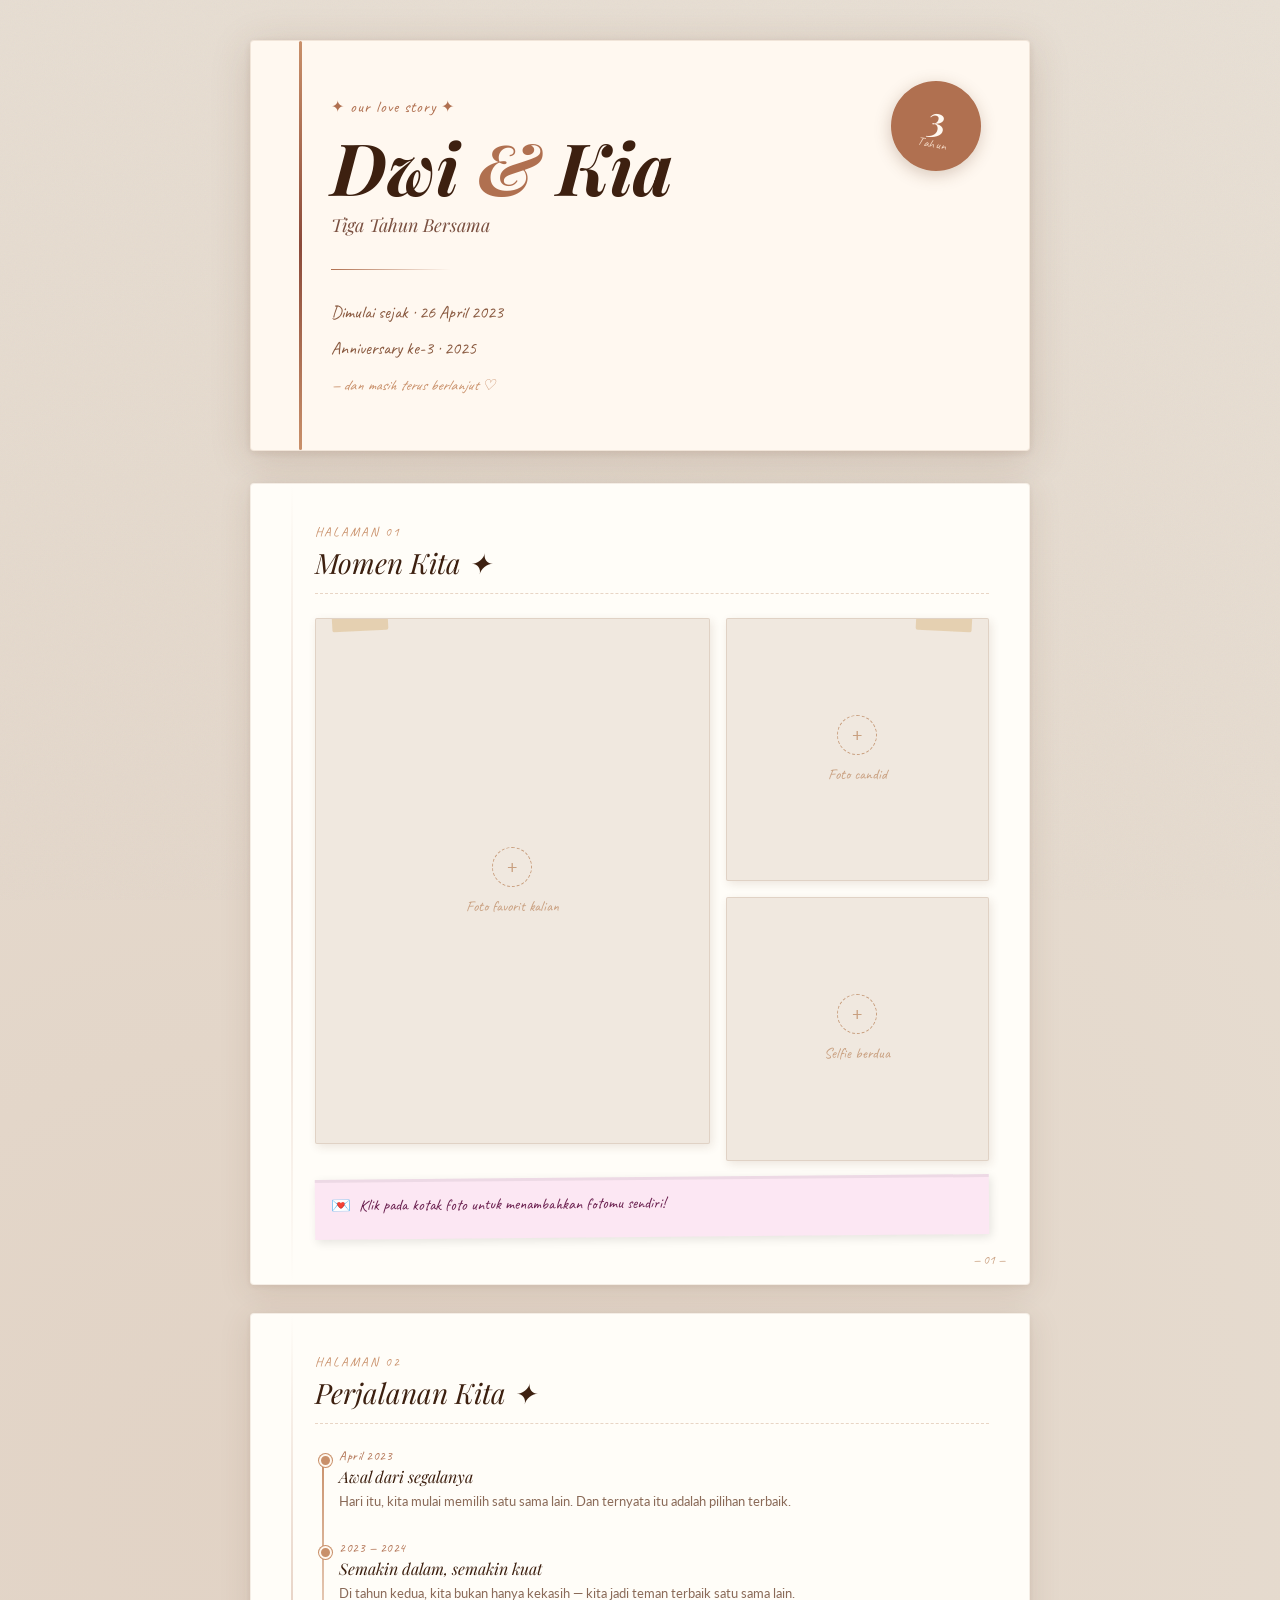
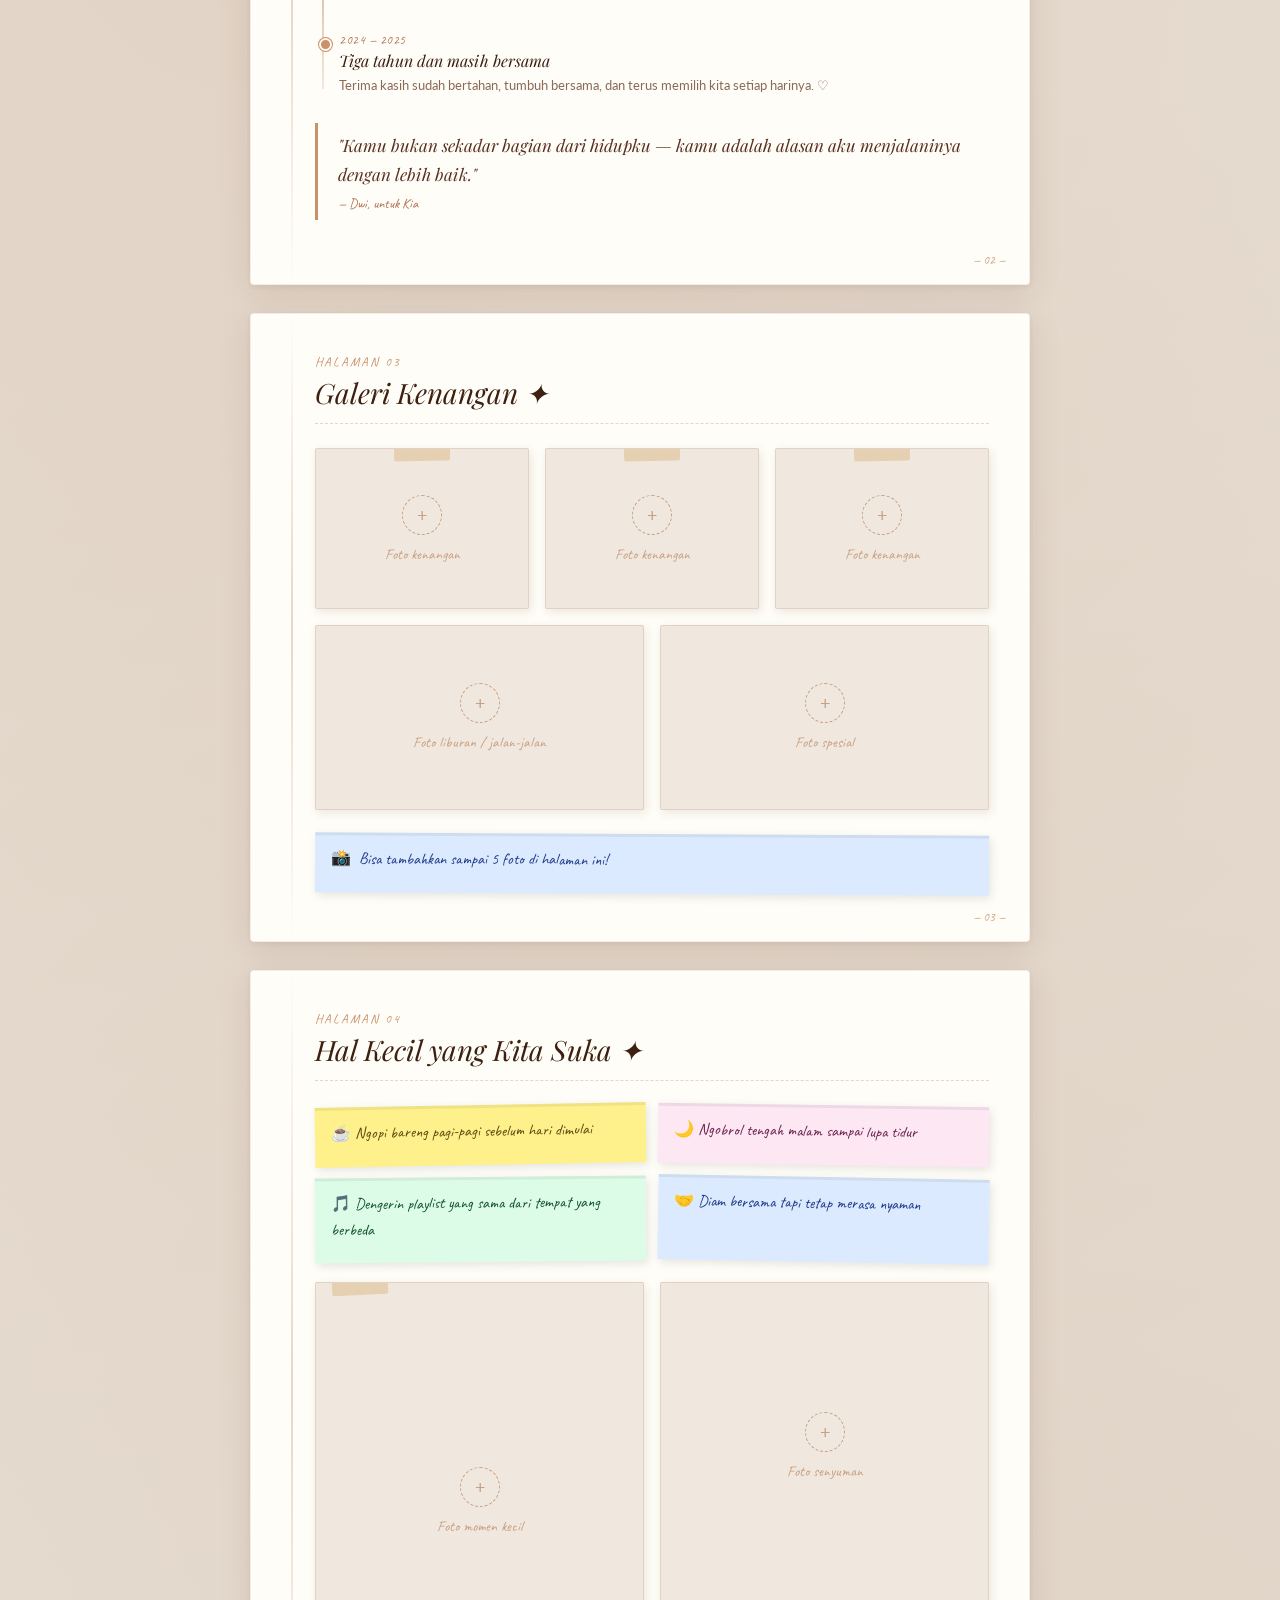
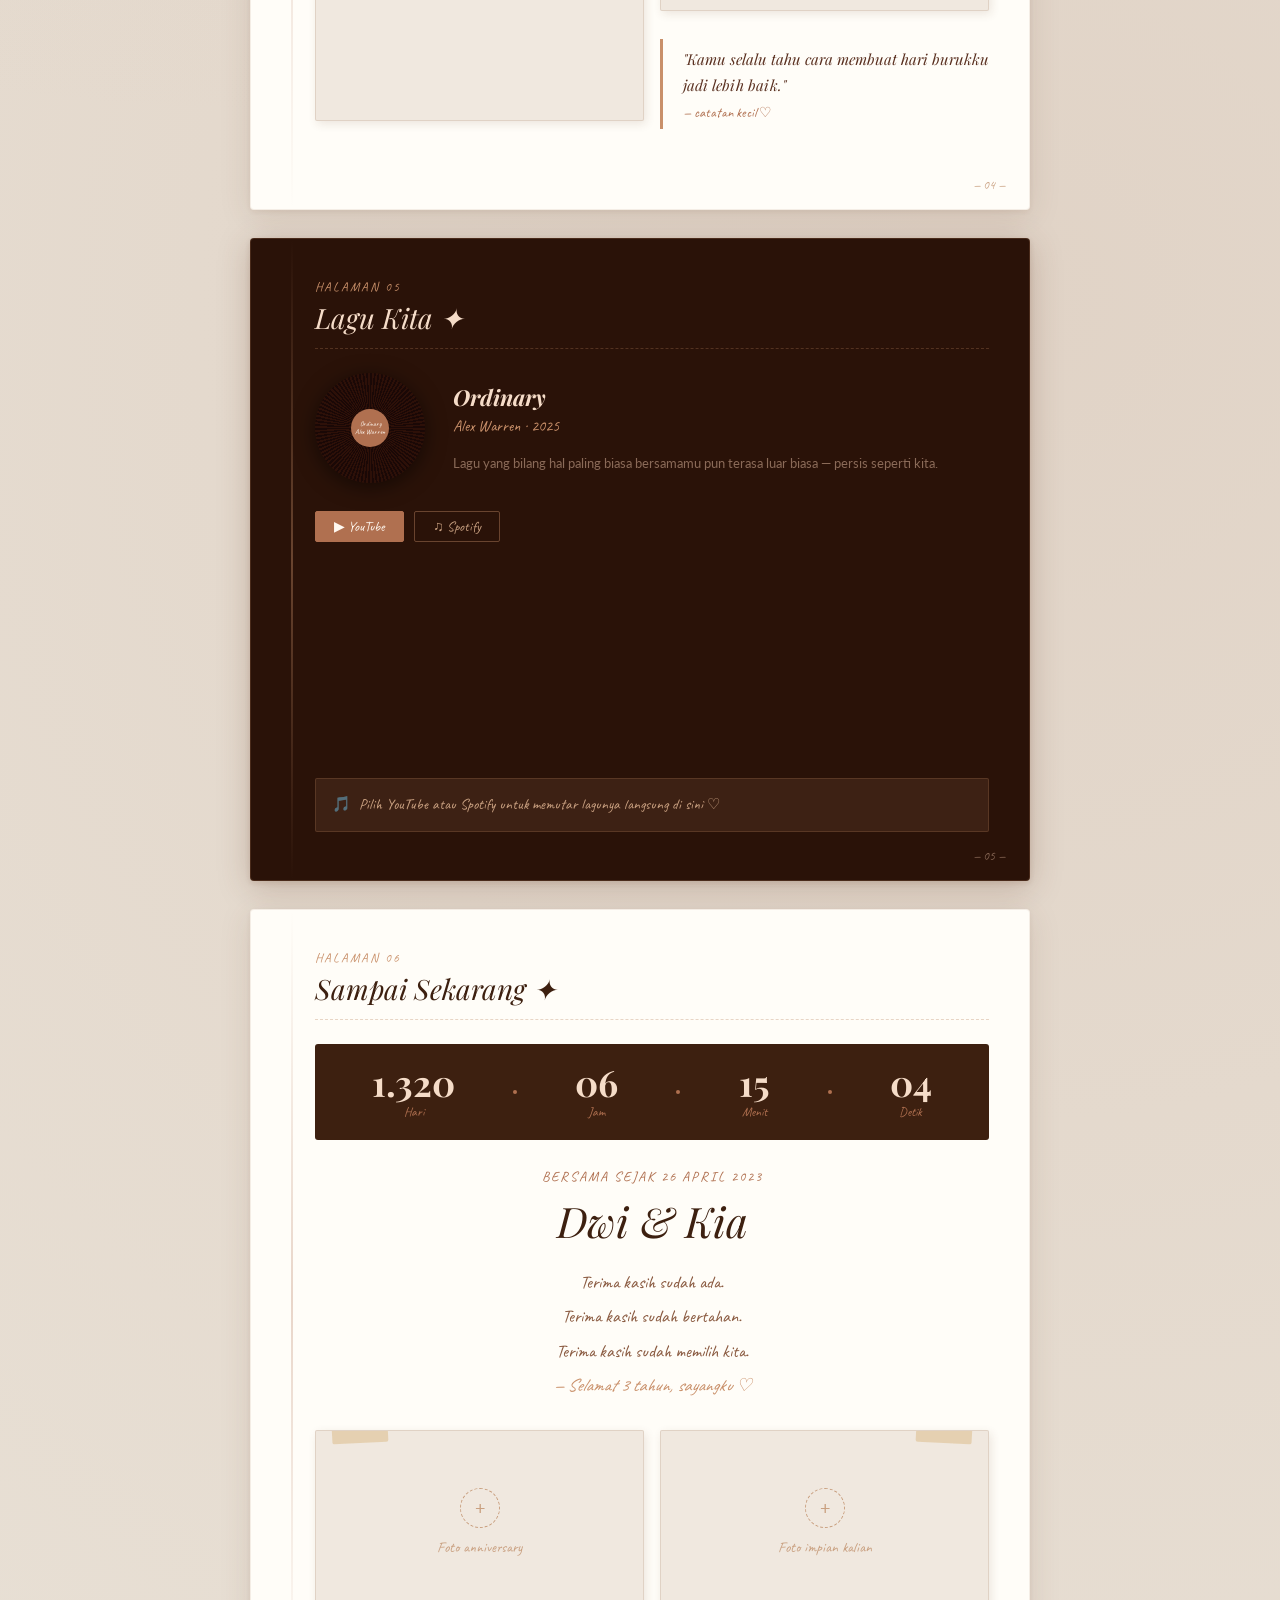
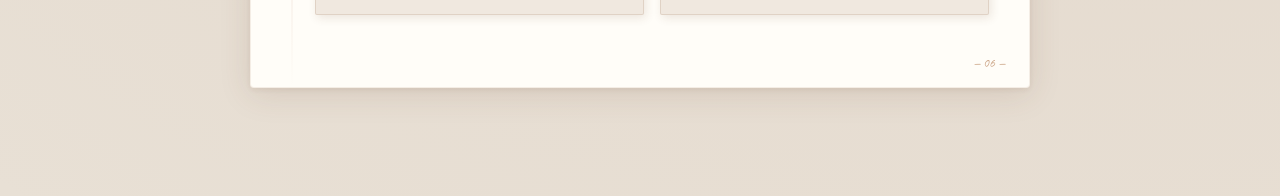
==== index.html @ 7d70e06f "Add files via upload" ====
<!DOCTYPE html>
<html lang="id">
<head>
<meta charset="UTF-8">
<meta name="viewport" content="width=device-width, initial-scale=1.0">
<title>Dwi & Kia — 3 Tahun Bersama ♡</title>
<style>
  @import url('https://fonts.googleapis.com/css2?family=Playfair+Display:ital,wght@0,400;0,700;1,400;1,700&family=Caveat:wght@400;600;700&family=Lato:wght@300;400&display=swap');

  * { margin: 0; padding: 0; box-sizing: border-box; }

  body {
    background: #e8e0d5;
    background-image:
      radial-gradient(circle at 20% 30%, rgba(210,180,160,0.3) 0%, transparent 50%),
      radial-gradient(circle at 80% 70%, rgba(195,160,140,0.2) 0%, transparent 50%);
    font-family: 'Lato', sans-serif;
    min-height: 100vh;
    padding: 40px 16px 80px;
  }

  body::before {
    content: '';
    position: fixed;
    inset: 0;
    background-image: url("data:image/svg+xml,%3Csvg xmlns='http://www.w3.org/2000/svg' width='300' height='300'%3E%3Cfilter id='n'%3E%3CfeTurbulence type='fractalNoise' baseFrequency='0.9' numOctaves='4' stitchTiles='stitch'/%3E%3C/filter%3E%3Crect width='300' height='300' filter='url(%23n)' opacity='0.04'/%3E%3C/svg%3E");
    pointer-events: none;
    z-index: 0;
  }

  .book { max-width: 780px; margin: 0 auto; position: relative; z-index: 1; }

  /* ── COVER ── */
  .cover {
    background: #fff8f0;
    border-radius: 4px;
    padding: 56px 48px 48px;
    box-shadow: 0 8px 40px rgba(100,60,40,0.18), 0 2px 8px rgba(100,60,40,0.1);
    margin-bottom: 32px;
    position: relative;
    border: 1px solid rgba(160,120,90,0.15);
  }
  .cover::before {
    content: '';
    position: absolute;
    left: 48px; top: 0; bottom: 0;
    width: 3px;
    background: linear-gradient(to bottom, #c9906a, #8b4a3a, #c9906a);
    border-radius: 2px;
  }
  .cover-inner { padding-left: 32px; }
  .cover-tag { font-family: 'Caveat', cursive; font-size: 16px; color: #b07050; letter-spacing: 1px; margin-bottom: 12px; }
  .cover-title { font-family: 'Playfair Display', serif; font-size: clamp(42px, 8vw, 72px); font-style: italic; font-weight: 700; color: #3d2010; line-height: 1.05; margin-bottom: 8px; }
  .cover-title span { color: #b07050; }
  .cover-sub { font-family: 'Playfair Display', serif; font-size: 18px; font-style: italic; color: #7a5040; margin-bottom: 32px; }
  .cover-divider { width: 120px; height: 1.5px; background: linear-gradient(to right, #b07050, transparent); margin-bottom: 24px; }
  .cover-meta { font-family: 'Caveat', cursive; font-size: 18px; color: #8a5a40; line-height: 2; }

  .badge {
    position: absolute; top: 40px; right: 48px;
    width: 90px; height: 90px; border-radius: 50%;
    background: #b07050;
    display: flex; flex-direction: column; align-items: center; justify-content: center;
    box-shadow: 0 4px 16px rgba(100,60,30,0.25);
    transform: rotate(12deg);
  }
  .badge-num { font-family: 'Playfair Display', serif; font-size: 36px; font-weight: 700; color: #fff8f0; line-height: 1; }
  .badge-label { font-family: 'Caveat', cursive; font-size: 12px; color: #f5dcc8; letter-spacing: 1px; }

  /* ── PAGE ── */
  .page {
    background: #fffdf8;
    border-radius: 4px;
    padding: 40px 40px 48px;
    box-shadow: 0 6px 32px rgba(100,60,40,0.13), 0 2px 6px rgba(100,60,40,0.08);
    margin-bottom: 28px;
    position: relative;
    border: 1px solid rgba(160,120,90,0.12);
  }
  .page::before {
    content: '';
    position: absolute;
    left: 40px; top: 0; bottom: 0;
    width: 2px;
    background: linear-gradient(to bottom, transparent, rgba(180,120,90,0.3), transparent);
  }
  .page-inner { padding-left: 24px; }
  .section-num { font-family: 'Caveat', cursive; font-size: 13px; color: #c9906a; letter-spacing: 2px; text-transform: uppercase; margin-bottom: 4px; }
  .section-title { font-family: 'Playfair Display', serif; font-size: 28px; font-style: italic; color: #3d2010; margin-bottom: 24px; padding-bottom: 12px; border-bottom: 1px dashed rgba(180,120,80,0.3); }
  .page-num { position: absolute; bottom: 16px; right: 24px; font-family: 'Caveat', cursive; font-size: 13px; color: #c9a080; }

  /* ── PHOTO ── */
  .photo-grid { display: grid; gap: 16px; margin-bottom: 24px; }
  .photo-grid.col-2 { grid-template-columns: 1fr 1fr; }
  .photo-grid.col-3 { grid-template-columns: 1fr 1fr 1fr; }
  .photo-grid.col-1-2 { grid-template-columns: 1.2fr 0.8fr; }

  .photo-slot {
    position: relative; background: #f0e8df;
    border: 1px solid rgba(160,120,90,0.2); border-radius: 2px;
    overflow: hidden; cursor: pointer;
    transition: transform 0.2s ease, box-shadow 0.2s ease;
    box-shadow: 2px 3px 10px rgba(100,60,30,0.12);
  }
  .photo-slot:hover { transform: translateY(-2px) rotate(0.3deg); box-shadow: 4px 8px 20px rgba(100,60,30,0.2); }
  .photo-slot.tall { aspect-ratio: 3/4; }
  .photo-slot.square { aspect-ratio: 1/1; }
  .photo-slot.wide { aspect-ratio: 4/3; }
  .photo-slot.landscape { aspect-ratio: 16/9; }

  .photo-slot img { width: 100%; height: 100%; object-fit: cover; display: block; }

  .photo-slot .placeholder {
    width: 100%; height: 100%;
    display: flex; flex-direction: column; align-items: center; justify-content: center;
    gap: 10px; min-height: 160px;
  }
  .placeholder-icon {
    width: 40px; height: 40px;
    border: 1.5px dashed #c9a080; border-radius: 50%;
    display: flex; align-items: center; justify-content: center;
    color: #c9a080; font-size: 18px;
  }
  .placeholder-text { font-family: 'Caveat', cursive; font-size: 15px; color: #c9a080; text-align: center; padding: 0 12px; }

  .photo-caption {
    position: absolute; bottom: 0; left: 0; right: 0;
    background: linear-gradient(transparent, rgba(40,20,10,0.5));
    padding: 20px 10px 8px;
    font-family: 'Caveat', cursive; font-size: 14px; color: #fff8f0;
    display: none;
  }
  .photo-slot img ~ .photo-caption { display: block; }

  input[type=file] { display: none; }

  /* ── TAPE ── */
  .tape { position: absolute; width: 56px; height: 18px; background: rgba(220,190,140,0.55); border-radius: 2px; z-index: 2; }
  .tape.top-left { top: -6px; left: 16px; transform: rotate(-3deg); }
  .tape.top-right { top: -6px; right: 16px; transform: rotate(3deg); }
  .tape.top-center { top: -6px; left: 50%; transform: translateX(-50%) rotate(-1deg); }

  /* ── STICKY NOTE ── */
  .note {
    background: #fef08a; padding: 14px 16px 20px;
    font-family: 'Caveat', cursive; font-size: 16px; color: #5a4a10;
    line-height: 1.6; box-shadow: 2px 3px 10px rgba(0,0,0,0.1); position: relative;
  }
  .note::before { content: ''; position: absolute; top: 0; left: 0; right: 0; height: 3px; background: rgba(0,0,0,0.06); }
  .note.pink { background: #fce7f3; color: #6b2150; }
  .note.blue { background: #dbeafe; color: #1e3a8a; }
  .note.green { background: #dcfce7; color: #14532d; }

  /* ── TIMELINE ── */
  .timeline { position: relative; padding-left: 24px; }
  .timeline::before { content: ''; position: absolute; left: 7px; top: 6px; bottom: 6px; width: 1.5px; background: linear-gradient(to bottom, #c9906a, rgba(201,144,106,0.2)); }
  .timeline-item { position: relative; margin-bottom: 28px; }
  .timeline-item::before { content: ''; position: absolute; left: -20px; top: 6px; width: 9px; height: 9px; border-radius: 50%; background: #c9906a; border: 2px solid #fff8f0; box-shadow: 0 0 0 1px #c9906a; }
  .timeline-date { font-family: 'Caveat', cursive; font-size: 13px; color: #b07050; margin-bottom: 2px; letter-spacing: 0.5px; }
  .timeline-event { font-family: 'Playfair Display', serif; font-size: 16px; font-style: italic; color: #3d2010; margin-bottom: 4px; }
  .timeline-desc { font-size: 13px; color: #8a6a58; line-height: 1.6; }

  /* ── COUNTER ── */
  .counter-strip { background: #3d2010; border-radius: 3px; padding: 20px 28px; display: flex; justify-content: space-around; align-items: center; margin-top: 8px; }
  .counter-item { text-align: center; }
  .counter-num { font-family: 'Playfair Display', serif; font-size: 36px; color: #f5dcc8; font-weight: 700; line-height: 1; }
  .counter-label { font-family: 'Caveat', cursive; font-size: 13px; color: #b07050; margin-top: 4px; }
  .counter-dot { width: 4px; height: 4px; border-radius: 50%; background: #b07050; }

  /* ── QUOTE ── */
  .quote-block { border-left: 3px solid #c9906a; padding: 8px 0 8px 20px; margin: 16px 0; }
  .quote-text { font-family: 'Playfair Display', serif; font-size: 17px; font-style: italic; color: #5a3020; line-height: 1.7; }
  .quote-author { font-family: 'Caveat', cursive; font-size: 14px; color: #b07050; margin-top: 6px; }

  /* ── MUSIC PAGE ── */
  .music-page {
    background: #2a1208;
    border-radius: 4px;
    padding: 40px 40px 48px;
    box-shadow: 0 6px 32px rgba(100,60,40,0.25), 0 2px 6px rgba(100,60,40,0.15);
    margin-bottom: 28px;
    position: relative;
    border: 1px solid rgba(201,144,106,0.2);
  }
  .music-page::before { content: ''; position: absolute; left: 40px; top: 0; bottom: 0; width: 2px; background: linear-gradient(to bottom, transparent, rgba(201,144,106,0.4), transparent); }
  .music-inner { padding-left: 24px; }
  .music-section-num { font-family: 'Caveat', cursive; font-size: 13px; color: #c9906a; letter-spacing: 2px; text-transform: uppercase; margin-bottom: 4px; }
  .music-section-title { font-family: 'Playfair Display', serif; font-size: 28px; font-style: italic; color: #f5dcc8; margin-bottom: 24px; padding-bottom: 12px; border-bottom: 1px dashed rgba(201,144,106,0.25); }

  .vinyl-row { display: flex; align-items: center; gap: 28px; margin-bottom: 28px; }
  .vinyl-wrap { flex-shrink: 0; width: 110px; height: 110px; position: relative; }

  .vinyl {
    width: 110px; height: 110px; border-radius: 50%;
    background:
      radial-gradient(circle at 50% 50%, #fff8f0 0%, #fff8f0 12%, transparent 12%),
      repeating-conic-gradient(from 0deg, #1a0806 0deg 2deg, #2d1008 2deg 4deg);
    display: flex; align-items: center; justify-content: center;
    box-shadow: 0 4px 20px rgba(0,0,0,0.5);
  }

  .vinyl-label {
    position: absolute; top: 50%; left: 50%;
    transform: translate(-50%, -50%);
    width: 38px; height: 38px; border-radius: 50%;
    background: #b07050;
    display: flex; flex-direction: column; align-items: center; justify-content: center;
    text-align: center; pointer-events: none;
  }
  .vinyl-label-title { font-family: 'Caveat', cursive; font-size: 7px; color: #fff8f0; line-height: 1.2; }

  .song-info { flex: 1; }
  .song-name { font-family: 'Playfair Display', serif; font-size: 22px; font-style: italic; font-weight: 700; color: #f5dcc8; margin-bottom: 4px; }
  .song-artist { font-family: 'Caveat', cursive; font-size: 16px; color: #c9906a; margin-bottom: 16px; }
  .song-desc { font-family: 'Lato', sans-serif; font-size: 13px; color: #8a6a58; line-height: 1.7; }

  .embed-toggle { display: flex; gap: 10px; margin-bottom: 16px; }
  .embed-btn {
    font-family: 'Caveat', cursive; font-size: 14px;
    padding: 6px 18px;
    border: 1px solid rgba(201,144,106,0.4);
    background: transparent; color: #c9a080; border-radius: 2px;
    cursor: pointer; transition: all 0.2s;
  }
  .embed-btn.active, .embed-btn:hover { background: #b07050; color: #fff8f0; border-color: #b07050; }

  .embed-container { width: 100%; border-radius: 4px; overflow: hidden; display: none; }
  .embed-container.show { display: block; }
  .embed-container iframe { width: 100%; border: none; display: block; }

  .note-dark {
    background: rgba(201,144,106,0.12);
    border: 1px solid rgba(201,144,106,0.2);
    padding: 14px 16px;
    font-family: 'Caveat', cursive; font-size: 15px; color: #c9a080;
    line-height: 1.6; border-radius: 2px;
  }

  /* ── RESPONSIVE ── */
  @media (max-width: 540px) {
    .cover, .page, .music-page { padding: 32px 24px 40px; }
    .cover::before, .page::before, .music-page::before { left: 24px; }
    .cover-inner, .page-inner, .music-inner { padding-left: 16px; }
    .photo-grid.col-3 { grid-template-columns: 1fr 1fr; }
    .photo-grid.col-1-2 { grid-template-columns: 1fr; }
    .badge { top: 24px; right: 24px; width: 72px; height: 72px; }
    .badge-num { font-size: 28px; }
    .counter-strip { padding: 16px 12px; gap: 4px; }
    .counter-num { font-size: 28px; }
    .vinyl-row { flex-direction: column; align-items: flex-start; }
  }
</style>
</head>
<body>

<div class="book">

  <!-- ══ COVER ══ -->
  <div class="cover">
    <div class="badge">
      <div class="badge-num">3</div>
      <div class="badge-label">Tahun</div>
    </div>
    <div class="cover-inner">
      <div class="cover-tag">✦ our love story ✦</div>
      <div class="cover-title">Dwi <span>&</span> Kia</div>
      <div class="cover-sub">Tiga Tahun Bersama</div>
      <div class="cover-divider"></div>
      <div class="cover-meta">
        Dimulai sejak · 26 April 2023<br>
        Anniversary ke-3 · 2025<br>
        <em style="font-size:15px; color:#c9906a;">— dan masih terus berlanjut ♡</em>
      </div>
    </div>
  </div>

  <!-- ══ HALAMAN 01 — Momen Kita ══ -->
  <div class="page">
    <div class="page-inner">
      <div class="section-num">Halaman 01</div>
      <div class="section-title">Momen Kita ✦</div>

      <div class="photo-grid col-1-2" style="margin-bottom:16px;">
        <div class="photo-slot tall" onclick="triggerUpload(this)">
          <div class="tape top-left"></div>
          <div class="placeholder">
            <div class="placeholder-icon">+</div>
            <div class="placeholder-text">Foto favorit kalian</div>
          </div>
          <div class="photo-caption">Foto utama kita ♡</div>
          <input type="file" accept="image/*" onchange="loadPhoto(this)">
        </div>
        <div style="display:flex; flex-direction:column; gap:16px;">
          <div class="photo-slot square" onclick="triggerUpload(this)">
            <div class="tape top-right"></div>
            <div class="placeholder">
              <div class="placeholder-icon">+</div>
              <div class="placeholder-text">Foto candid</div>
            </div>
            <div class="photo-caption">Momen spontan ♡</div>
            <input type="file" accept="image/*" onchange="loadPhoto(this)">
          </div>
          <div class="photo-slot square" onclick="triggerUpload(this)">
            <div class="placeholder">
              <div class="placeholder-icon">+</div>
              <div class="placeholder-text">Selfie berdua</div>
            </div>
            <div class="photo-caption">Selfie kita ♡</div>
            <input type="file" accept="image/*" onchange="loadPhoto(this)">
          </div>
        </div>
      </div>

      <div class="note pink" style="transform: rotate(-0.5deg);">
        💌 &nbsp;Klik pada kotak foto untuk menambahkan fotomu sendiri!
      </div>
    </div>
    <div class="page-num">— 01 —</div>
  </div>

  <!-- ══ HALAMAN 02 — Perjalanan Kita ══ -->
  <div class="page">
    <div class="page-inner">
      <div class="section-num">Halaman 02</div>
      <div class="section-title">Perjalanan Kita ✦</div>

      <div class="timeline">
        <div class="timeline-item">
          <div class="timeline-date">April 2023</div>
          <div class="timeline-event">Awal dari segalanya</div>
          <div class="timeline-desc">Hari itu, kita mulai memilih satu sama lain. Dan ternyata itu adalah pilihan terbaik.</div>
        </div>
        <div class="timeline-item">
          <div class="timeline-date">2023 — 2024</div>
          <div class="timeline-event">Semakin dalam, semakin kuat</div>
          <div class="timeline-desc">Di tahun kedua, kita bukan hanya kekasih — kita jadi teman terbaik satu sama lain.</div>
        </div>
        <div class="timeline-item">
          <div class="timeline-date">2024 — 2025</div>
          <div class="timeline-event">Tiga tahun dan masih bersama</div>
          <div class="timeline-desc">Terima kasih sudah bertahan, tumbuh bersama, dan terus memilih kita setiap harinya. ♡</div>
        </div>
      </div>

      <div class="quote-block">
        <div class="quote-text">"Kamu bukan sekadar bagian dari hidupku — kamu adalah alasan aku menjalaninya dengan lebih baik."</div>
        <div class="quote-author">— Dwi, untuk Kia</div>
      </div>
    </div>
    <div class="page-num">— 02 —</div>
  </div>

  <!-- ══ HALAMAN 03 — Galeri Kenangan ══ -->
  <div class="page">
    <div class="page-inner">
      <div class="section-num">Halaman 03</div>
      <div class="section-title">Galeri Kenangan ✦</div>

      <div class="photo-grid col-3" style="margin-bottom:16px;">
        <div class="photo-slot wide" onclick="triggerUpload(this)">
          <div class="tape top-center"></div>
          <div class="placeholder"><div class="placeholder-icon">+</div><div class="placeholder-text">Foto kenangan</div></div>
          <div class="photo-caption">Kenangan ♡</div>
          <input type="file" accept="image/*" onchange="loadPhoto(this)">
        </div>
        <div class="photo-slot wide" onclick="triggerUpload(this)">
          <div class="tape top-center"></div>
          <div class="placeholder"><div class="placeholder-icon">+</div><div class="placeholder-text">Foto kenangan</div></div>
          <div class="photo-caption">Kenangan ♡</div>
          <input type="file" accept="image/*" onchange="loadPhoto(this)">
        </div>
        <div class="photo-slot wide" onclick="triggerUpload(this)">
          <div class="tape top-center"></div>
          <div class="placeholder"><div class="placeholder-icon">+</div><div class="placeholder-text">Foto kenangan</div></div>
          <div class="photo-caption">Kenangan ♡</div>
          <input type="file" accept="image/*" onchange="loadPhoto(this)">
        </div>
      </div>

      <div class="photo-grid col-2">
        <div class="photo-slot landscape" onclick="triggerUpload(this)">
          <div class="placeholder"><div class="placeholder-icon">+</div><div class="placeholder-text">Foto liburan / jalan-jalan</div></div>
          <div class="photo-caption">Petualangan kita ♡</div>
          <input type="file" accept="image/*" onchange="loadPhoto(this)">
        </div>
        <div class="photo-slot landscape" onclick="triggerUpload(this)">
          <div class="placeholder"><div class="placeholder-icon">+</div><div class="placeholder-text">Foto spesial</div></div>
          <div class="photo-caption">Momen spesial ♡</div>
          <input type="file" accept="image/*" onchange="loadPhoto(this)">
        </div>
      </div>

      <div class="note blue" style="margin-top:16px; transform: rotate(0.3deg);">
        📸 &nbsp;Bisa tambahkan sampai 5 foto di halaman ini!
      </div>
    </div>
    <div class="page-num">— 03 —</div>
  </div>

  <!-- ══ HALAMAN 04 — Hal Kecil yang Kita Suka ══ -->
  <div class="page">
    <div class="page-inner">
      <div class="section-num">Halaman 04</div>
      <div class="section-title">Hal Kecil yang Kita Suka ✦</div>

      <div style="display:grid; grid-template-columns:1fr 1fr; gap:12px; margin-bottom:20px;">
        <div class="note" style="transform:rotate(-1deg);">☕ Ngopi bareng pagi-pagi sebelum hari dimulai</div>
        <div class="note pink" style="transform:rotate(0.8deg);">🌙 Ngobrol tengah malam sampai lupa tidur</div>
        <div class="note green" style="transform:rotate(-0.5deg);">🎵 Dengerin playlist yang sama dari tempat yang berbeda</div>
        <div class="note blue" style="transform:rotate(1deg);">🤝 Diam bersama tapi tetap merasa nyaman</div>
      </div>

      <div class="photo-grid col-2" style="margin-bottom:16px;">
        <div class="photo-slot tall" onclick="triggerUpload(this)">
          <div class="tape top-left"></div>
          <div class="placeholder"><div class="placeholder-icon">+</div><div class="placeholder-text">Foto momen kecil</div></div>
          <div class="photo-caption">Momen kecil ♡</div>
          <input type="file" accept="image/*" onchange="loadPhoto(this)">
        </div>
        <div style="display:flex; flex-direction:column; gap:12px;">
          <div class="photo-slot square" onclick="triggerUpload(this)">
            <div class="placeholder"><div class="placeholder-icon">+</div><div class="placeholder-text">Foto senyuman</div></div>
            <div class="photo-caption">Senyumanmu ♡</div>
            <input type="file" accept="image/*" onchange="loadPhoto(this)">
          </div>
          <div class="quote-block">
            <div class="quote-text" style="font-size:15px;">"Kamu selalu tahu cara membuat hari burukku jadi lebih baik."</div>
            <div class="quote-author">— catatan kecil ♡</div>
          </div>
        </div>
      </div>
    </div>
    <div class="page-num">— 04 —</div>
  </div>

  <!-- ══ HALAMAN 05 — Lagu Kita ══ -->
  <div class="music-page">
    <div class="music-inner">
      <div class="music-section-num">Halaman 05</div>
      <div class="music-section-title">Lagu Kita ✦</div>

      <div class="vinyl-row">
        <div class="vinyl-wrap">
          <div class="vinyl" id="vinyl">
            <div class="vinyl-label">
              <div class="vinyl-label-title">Ordinary<br>Alex Warren</div>
            </div>
          </div>
        </div>
        <div class="song-info">
          <div class="song-name">Ordinary</div>
          <div class="song-artist">Alex Warren · 2025</div>
          <div class="song-desc">Lagu yang bilang hal paling biasa bersamamu pun terasa luar biasa — persis seperti kita.</div>
        </div>
      </div>

      <div class="embed-toggle">
        <button class="embed-btn active" onclick="showEmbed('youtube', this)">▶ YouTube</button>
        <button class="embed-btn" onclick="showEmbed('spotify', this)">♫ Spotify</button>
      </div>

      <div class="embed-container show" id="embed-youtube">
        <iframe src="https://www.youtube.com/embed/u2ah9tWTkmk" height="200"
          allow="accelerometer; autoplay; clipboard-write; encrypted-media; gyroscope; picture-in-picture"
          allowfullscreen></iframe>
      </div>

      <div class="embed-container" id="embed-spotify">
        <iframe src="https://open.spotify.com/embed/track/6qqrTXSdwiJaq8SO0X2lSe?utm_source=generator&theme=0"
          height="152"
          allow="autoplay; clipboard-write; encrypted-media; fullscreen; picture-in-picture"
          loading="lazy"></iframe>
      </div>

      <div class="note-dark" style="margin-top:20px;">
        🎵 &nbsp;Pilih YouTube atau Spotify untuk memutar lagunya langsung di sini ♡
      </div>
    </div>
    <div class="page-num" style="color:#8a6a58;">— 05 —</div>
  </div>

  <!-- ══ HALAMAN 06 — Counter + Penutup ══ -->
  <div class="page">
    <div class="page-inner">
      <div class="section-num">Halaman 06</div>
      <div class="section-title">Sampai Sekarang ✦</div>

      <div class="counter-strip">
        <div class="counter-item">
          <div class="counter-num" id="cnt-days">0</div>
          <div class="counter-label">Hari</div>
        </div>
        <div class="counter-dot"></div>
        <div class="counter-item">
          <div class="counter-num" id="cnt-hours">0</div>
          <div class="counter-label">Jam</div>
        </div>
        <div class="counter-dot"></div>
        <div class="counter-item">
          <div class="counter-num" id="cnt-min">0</div>
          <div class="counter-label">Menit</div>
        </div>
        <div class="counter-dot"></div>
        <div class="counter-item">
          <div class="counter-num" id="cnt-sec">0</div>
          <div class="counter-label">Detik</div>
        </div>
      </div>

      <div style="margin-top: 28px; text-align:center;">
        <div style="font-family:'Caveat',cursive; font-size:14px; color:#b07050; letter-spacing:2px; margin-bottom:8px;">
          BERSAMA SEJAK 26 APRIL 2023
        </div>
        <div style="font-family:'Playfair Display',serif; font-size:clamp(26px,5vw,42px); font-style:italic; color:#3d2010; margin-bottom:16px;">
          Dwi & Kia
        </div>
        <div style="font-family:'Caveat',cursive; font-size:18px; color:#8a5a40; line-height:1.9; max-width:480px; margin:0 auto;">
          Terima kasih sudah ada.<br>
          Terima kasih sudah bertahan.<br>
          Terima kasih sudah memilih kita.<br>
          <em style="color:#c9906a;">— Selamat 3 tahun, sayangku ♡</em>
        </div>
      </div>

      <div class="photo-grid col-2" style="margin-top:28px;">
        <div class="photo-slot landscape" onclick="triggerUpload(this)">
          <div class="tape top-left"></div>
          <div class="placeholder"><div class="placeholder-icon">+</div><div class="placeholder-text">Foto anniversary</div></div>
          <div class="photo-caption">Anniversary ke-3 ♡</div>
          <input type="file" accept="image/*" onchange="loadPhoto(this)">
        </div>
        <div class="photo-slot landscape" onclick="triggerUpload(this)">
          <div class="tape top-right"></div>
          <div class="placeholder"><div class="placeholder-icon">+</div><div class="placeholder-text">Foto impian kalian</div></div>
          <div class="photo-caption">Masa depan kita ♡</div>
          <input type="file" accept="image/*" onchange="loadPhoto(this)">
        </div>
      </div>
    </div>
    <div class="page-num">— 06 —</div>
  </div>

</div>

<script>
  // Klik slot foto → buka file picker
  function triggerUpload(slot) {
    slot.querySelector('input[type=file]').click();
  }

  // Load foto dari file picker ke slot
  function loadPhoto(input) {
    const slot = input.closest('.photo-slot');
    const file = input.files[0];
    if (!file) return;
    const url = URL.createObjectURL(file);
    let img = slot.querySelector('img');
    if (!img) {
      img = document.createElement('img');
      slot.querySelector('.placeholder').replaceWith(img);
    }
    img.src = url;
  }

  // Toggle embed YouTube / Spotify
  function showEmbed(type, btn) {
    document.getElementById('embed-youtube').classList.remove('show');
    document.getElementById('embed-spotify').classList.remove('show');
    document.getElementById('embed-' + type).classList.add('show');
    document.querySelectorAll('.embed-btn').forEach(b => b.classList.remove('active'));
    btn.classList.add('active');
  }

  // Counter waktu bersama — ubah tanggal di sini jika perlu
  const start = new Date('2023-04-26T00:00:00');
  function updateCounter() {
    const diff = Math.floor((new Date() - start) / 1000);
    document.getElementById('cnt-days').textContent  = Math.floor(diff / 86400).toLocaleString('id');
    document.getElementById('cnt-hours').textContent = String(Math.floor((diff % 86400) / 3600)).padStart(2, '0');
    document.getElementById('cnt-min').textContent   = String(Math.floor((diff % 3600) / 60)).padStart(2, '0');
    document.getElementById('cnt-sec').textContent   = String(diff % 60).padStart(2, '0');
  }
  updateCounter();
  setInterval(updateCounter, 1000);
</script>

</body>
</html>
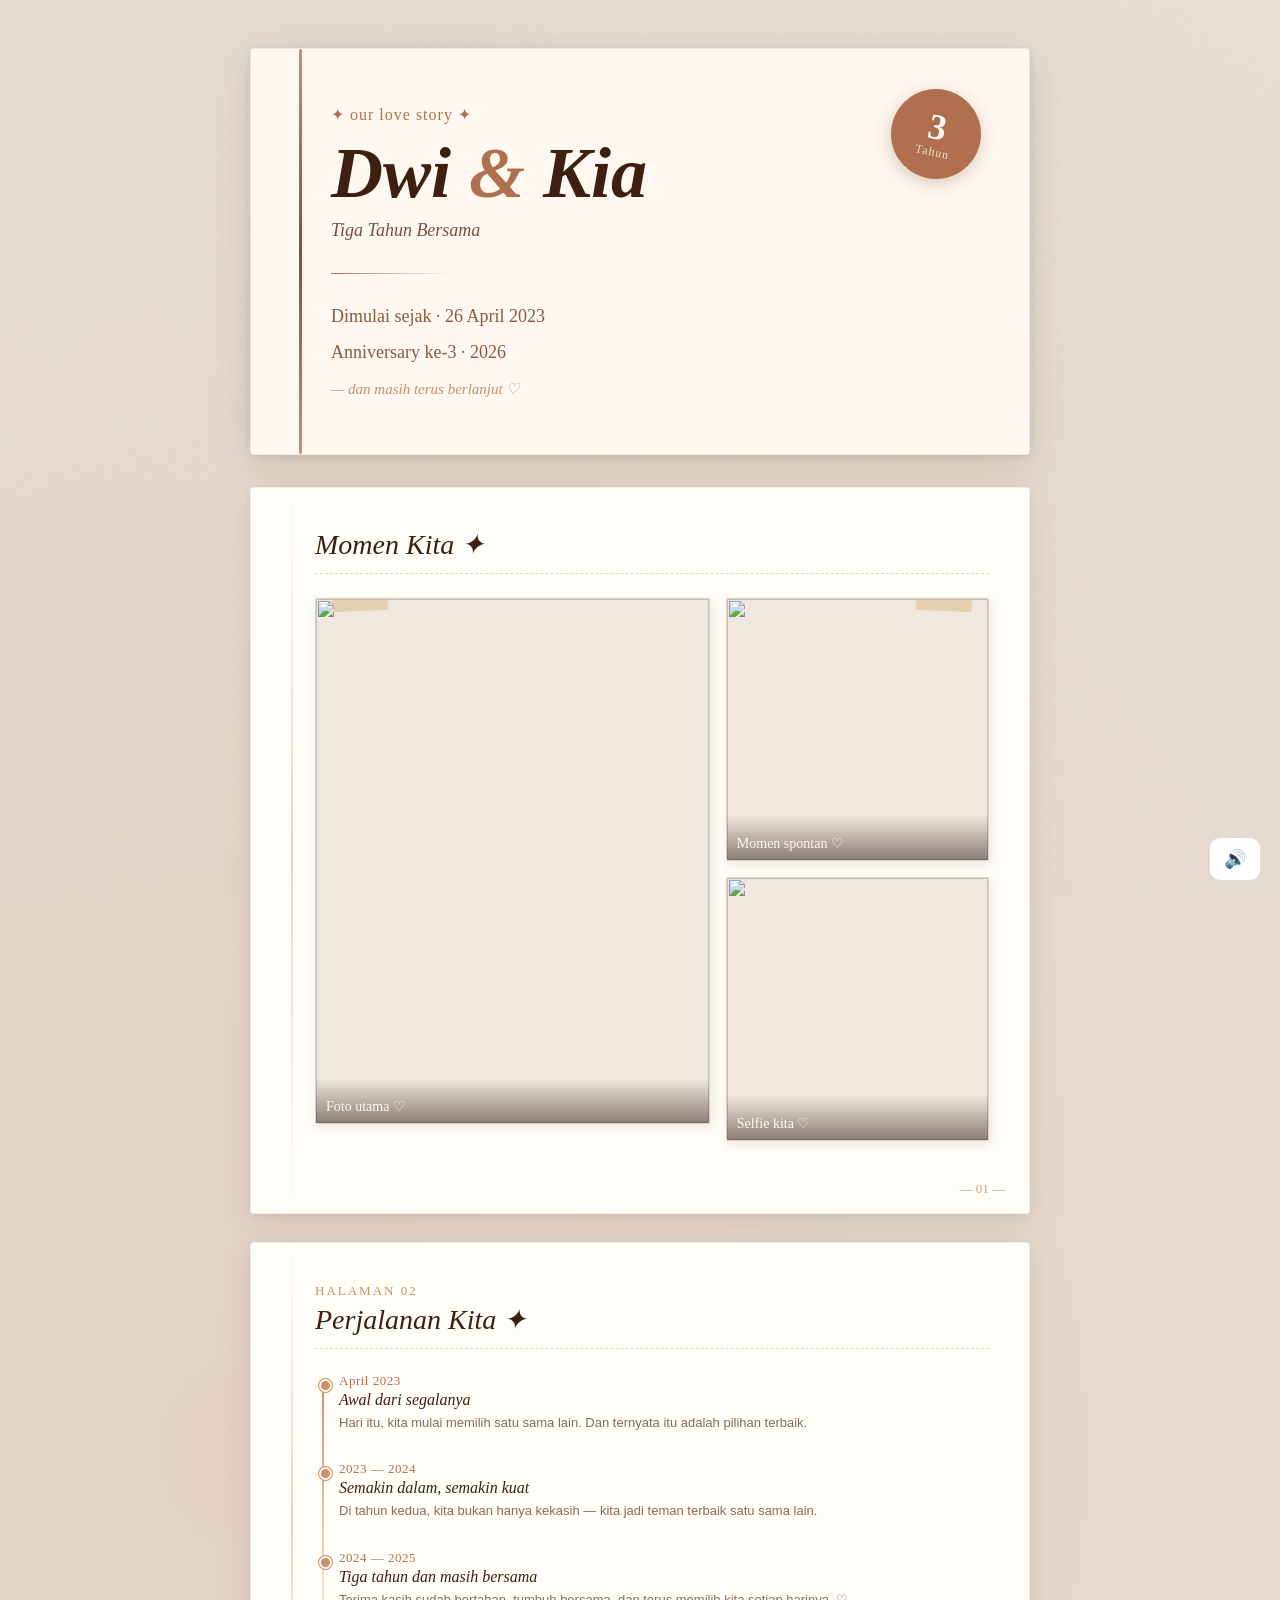
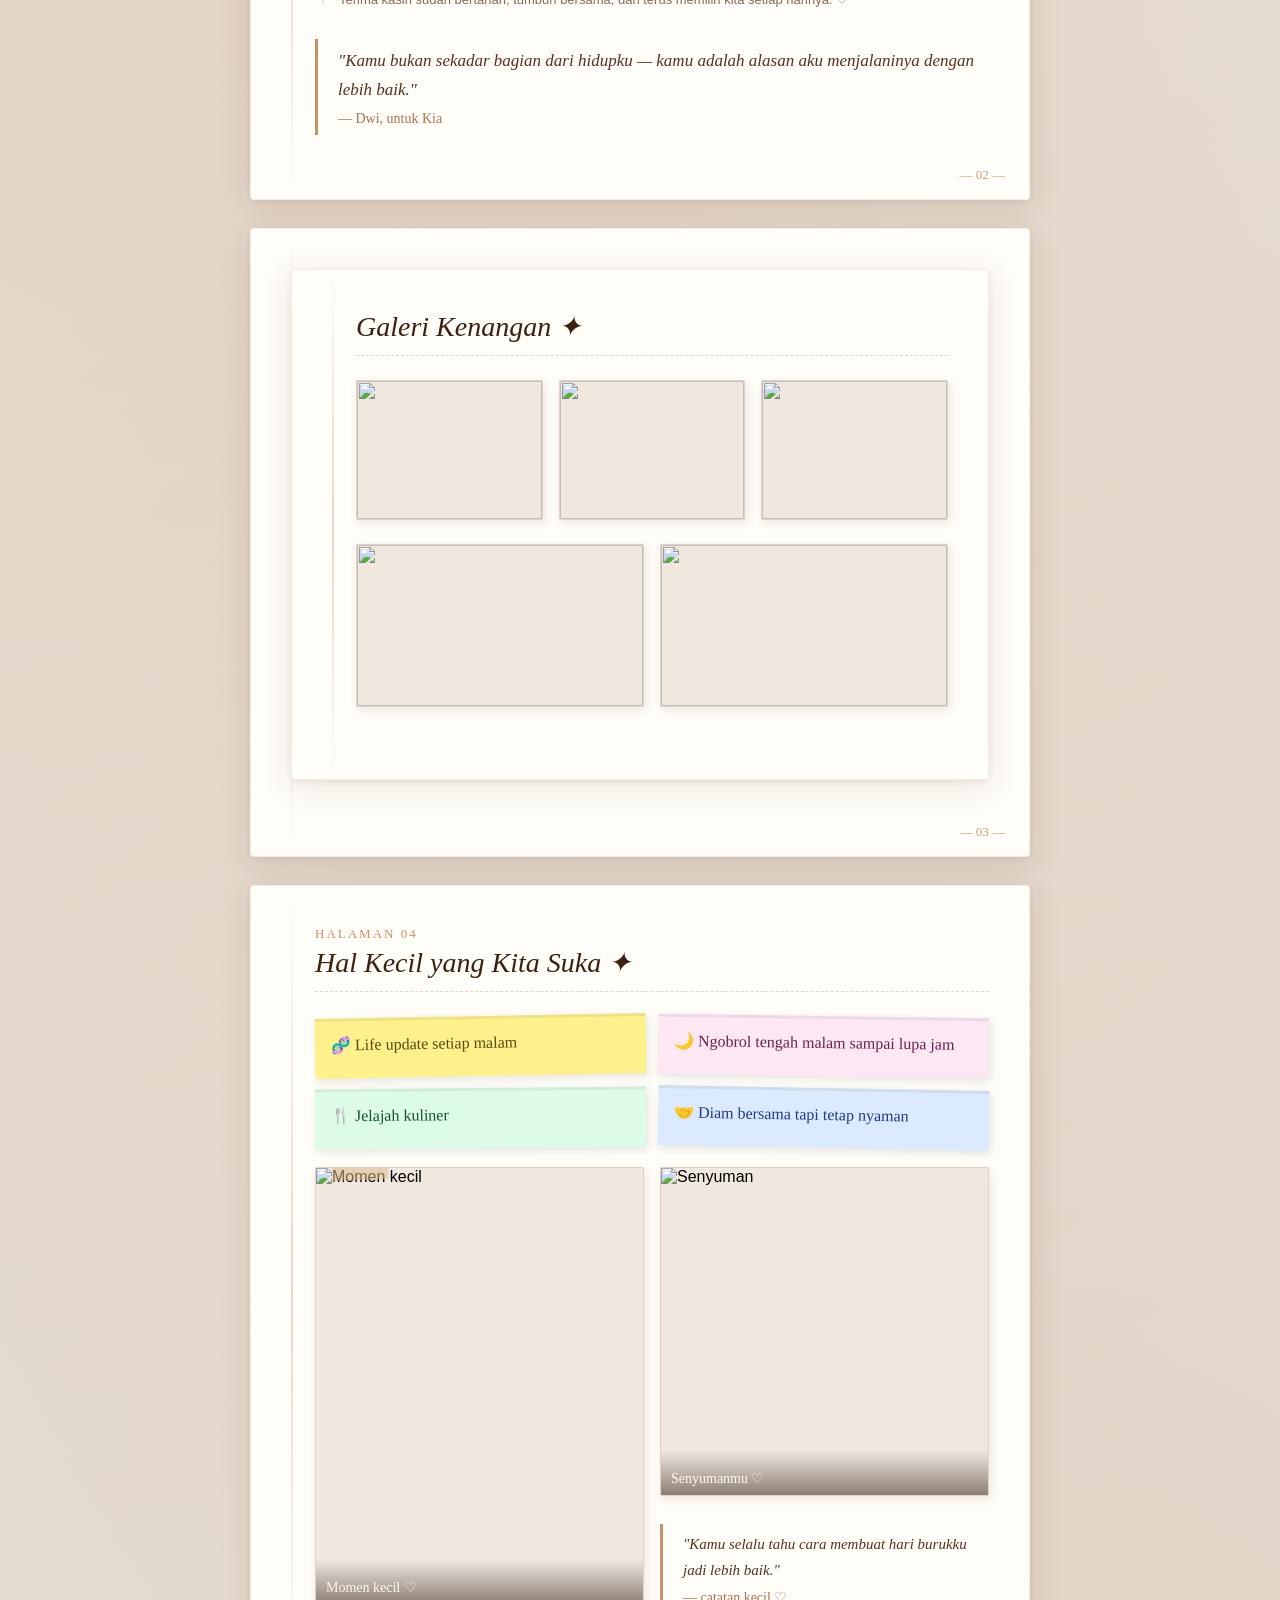
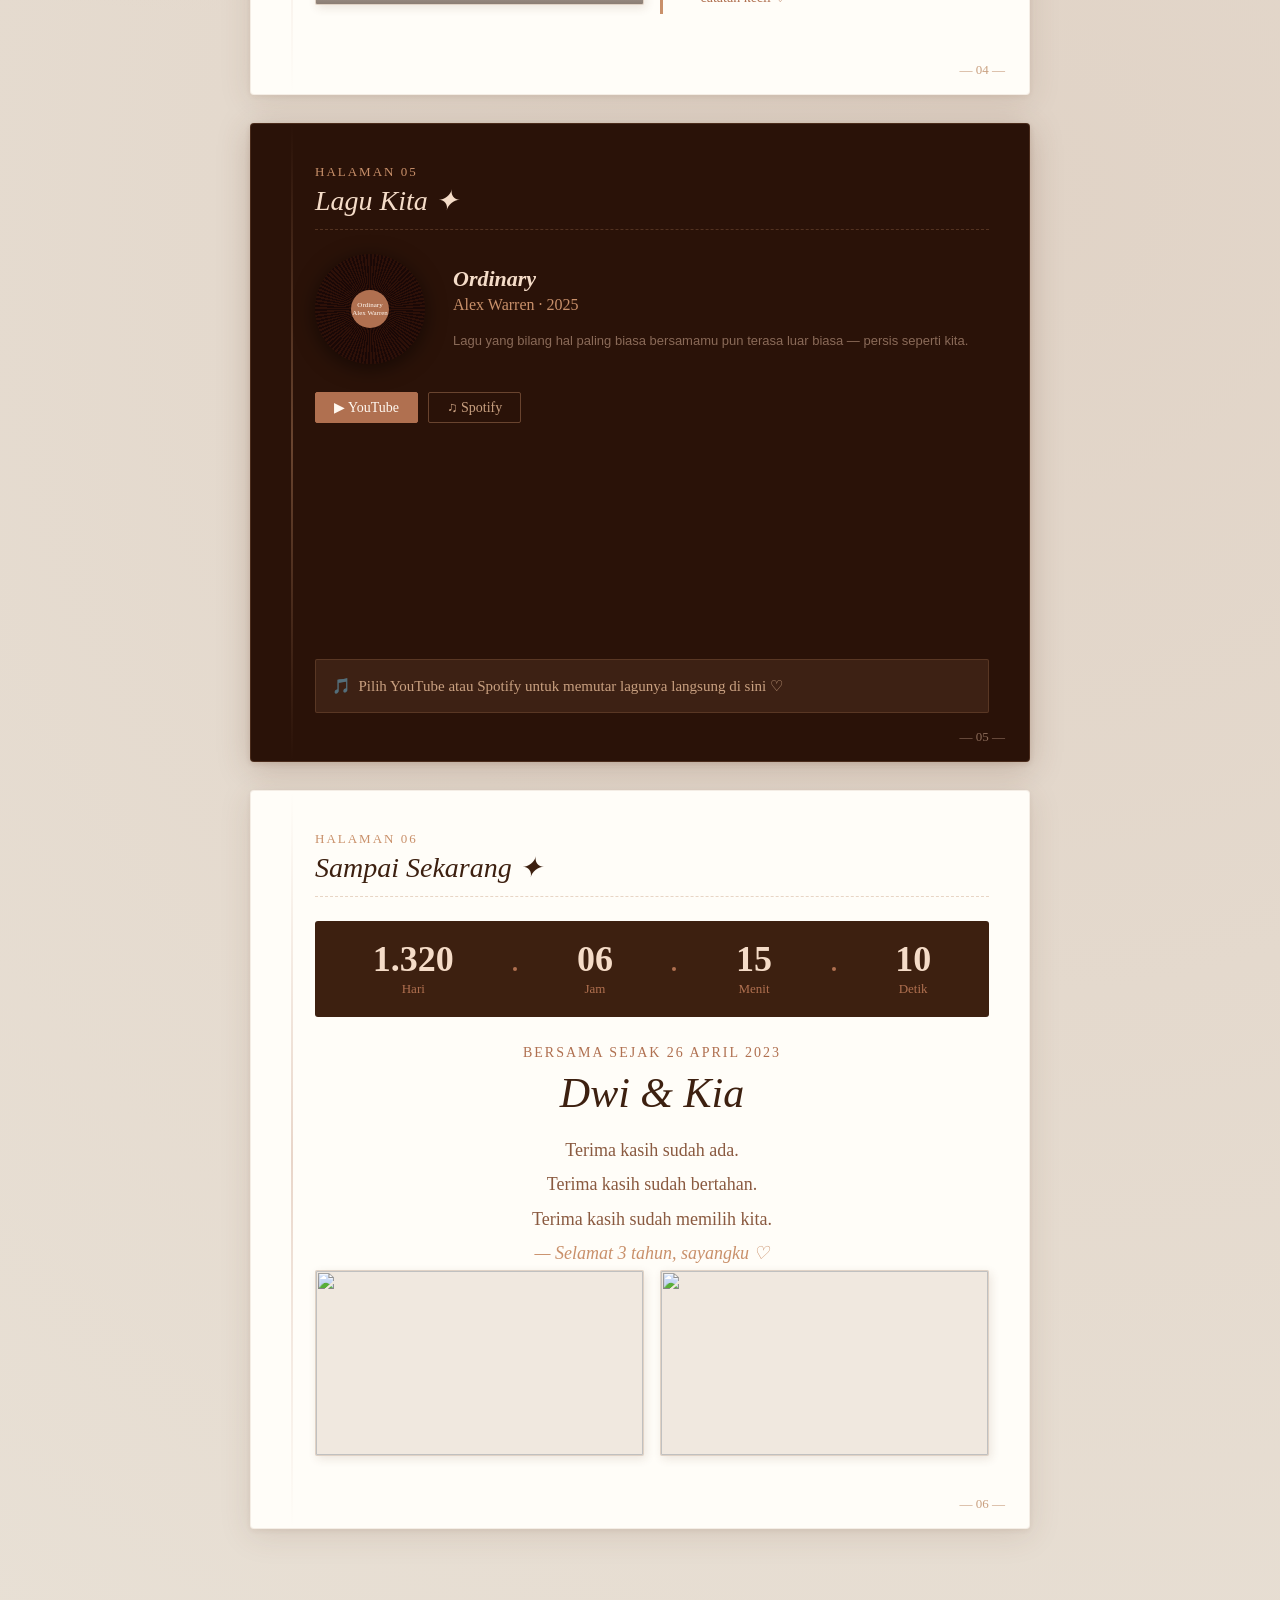
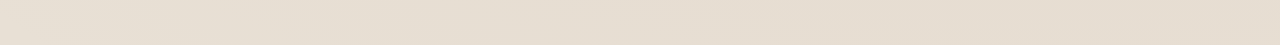
==== commit 109c789d: "Add files via upload" ====
--- a/index.html
+++ b/index.html
@@ -1,320 +1,67 @@
 <!DOCTYPE html>
 <html lang="id">
+
 <head>
-<meta charset="UTF-8">
-<meta name="viewport" content="width=device-width, initial-scale=1.0">
-<title>Dwi & Kia — 3 Tahun Bersama ♡</title>
-<style>
-  @import url('https://fonts.googleapis.com/css2?family=Playfair+Display:ital,wght@0,400;0,700;1,400;1,700&family=Caveat:wght@400;600;700&family=Lato:wght@300;400&display=swap');
-
-  * { margin: 0; padding: 0; box-sizing: border-box; }
-
-  body {
-    background: #e8e0d5;
-    background-image:
-      radial-gradient(circle at 20% 30%, rgba(210,180,160,0.3) 0%, transparent 50%),
-      radial-gradient(circle at 80% 70%, rgba(195,160,140,0.2) 0%, transparent 50%);
-    font-family: 'Lato', sans-serif;
-    min-height: 100vh;
-    padding: 40px 16px 80px;
-  }
-
-  body::before {
-    content: '';
-    position: fixed;
-    inset: 0;
-    background-image: url("data:image/svg+xml,%3Csvg xmlns='http://www.w3.org/2000/svg' width='300' height='300'%3E%3Cfilter id='n'%3E%3CfeTurbulence type='fractalNoise' baseFrequency='0.9' numOctaves='4' stitchTiles='stitch'/%3E%3C/filter%3E%3Crect width='300' height='300' filter='url(%23n)' opacity='0.04'/%3E%3C/svg%3E");
-    pointer-events: none;
-    z-index: 0;
-  }
-
-  .book { max-width: 780px; margin: 0 auto; position: relative; z-index: 1; }
-
-  /* ── COVER ── */
-  .cover {
-    background: #fff8f0;
-    border-radius: 4px;
-    padding: 56px 48px 48px;
-    box-shadow: 0 8px 40px rgba(100,60,40,0.18), 0 2px 8px rgba(100,60,40,0.1);
-    margin-bottom: 32px;
-    position: relative;
-    border: 1px solid rgba(160,120,90,0.15);
-  }
-  .cover::before {
-    content: '';
-    position: absolute;
-    left: 48px; top: 0; bottom: 0;
-    width: 3px;
-    background: linear-gradient(to bottom, #c9906a, #8b4a3a, #c9906a);
-    border-radius: 2px;
-  }
-  .cover-inner { padding-left: 32px; }
-  .cover-tag { font-family: 'Caveat', cursive; font-size: 16px; color: #b07050; letter-spacing: 1px; margin-bottom: 12px; }
-  .cover-title { font-family: 'Playfair Display', serif; font-size: clamp(42px, 8vw, 72px); font-style: italic; font-weight: 700; color: #3d2010; line-height: 1.05; margin-bottom: 8px; }
-  .cover-title span { color: #b07050; }
-  .cover-sub { font-family: 'Playfair Display', serif; font-size: 18px; font-style: italic; color: #7a5040; margin-bottom: 32px; }
-  .cover-divider { width: 120px; height: 1.5px; background: linear-gradient(to right, #b07050, transparent); margin-bottom: 24px; }
-  .cover-meta { font-family: 'Caveat', cursive; font-size: 18px; color: #8a5a40; line-height: 2; }
-
-  .badge {
-    position: absolute; top: 40px; right: 48px;
-    width: 90px; height: 90px; border-radius: 50%;
-    background: #b07050;
-    display: flex; flex-direction: column; align-items: center; justify-content: center;
-    box-shadow: 0 4px 16px rgba(100,60,30,0.25);
-    transform: rotate(12deg);
-  }
-  .badge-num { font-family: 'Playfair Display', serif; font-size: 36px; font-weight: 700; color: #fff8f0; line-height: 1; }
-  .badge-label { font-family: 'Caveat', cursive; font-size: 12px; color: #f5dcc8; letter-spacing: 1px; }
-
-  /* ── PAGE ── */
-  .page {
-    background: #fffdf8;
-    border-radius: 4px;
-    padding: 40px 40px 48px;
-    box-shadow: 0 6px 32px rgba(100,60,40,0.13), 0 2px 6px rgba(100,60,40,0.08);
-    margin-bottom: 28px;
-    position: relative;
-    border: 1px solid rgba(160,120,90,0.12);
-  }
-  .page::before {
-    content: '';
-    position: absolute;
-    left: 40px; top: 0; bottom: 0;
-    width: 2px;
-    background: linear-gradient(to bottom, transparent, rgba(180,120,90,0.3), transparent);
-  }
-  .page-inner { padding-left: 24px; }
-  .section-num { font-family: 'Caveat', cursive; font-size: 13px; color: #c9906a; letter-spacing: 2px; text-transform: uppercase; margin-bottom: 4px; }
-  .section-title { font-family: 'Playfair Display', serif; font-size: 28px; font-style: italic; color: #3d2010; margin-bottom: 24px; padding-bottom: 12px; border-bottom: 1px dashed rgba(180,120,80,0.3); }
-  .page-num { position: absolute; bottom: 16px; right: 24px; font-family: 'Caveat', cursive; font-size: 13px; color: #c9a080; }
-
-  /* ── PHOTO ── */
-  .photo-grid { display: grid; gap: 16px; margin-bottom: 24px; }
-  .photo-grid.col-2 { grid-template-columns: 1fr 1fr; }
-  .photo-grid.col-3 { grid-template-columns: 1fr 1fr 1fr; }
-  .photo-grid.col-1-2 { grid-template-columns: 1.2fr 0.8fr; }
-
-  .photo-slot {
-    position: relative; background: #f0e8df;
-    border: 1px solid rgba(160,120,90,0.2); border-radius: 2px;
-    overflow: hidden; cursor: pointer;
-    transition: transform 0.2s ease, box-shadow 0.2s ease;
-    box-shadow: 2px 3px 10px rgba(100,60,30,0.12);
-  }
-  .photo-slot:hover { transform: translateY(-2px) rotate(0.3deg); box-shadow: 4px 8px 20px rgba(100,60,30,0.2); }
-  .photo-slot.tall { aspect-ratio: 3/4; }
-  .photo-slot.square { aspect-ratio: 1/1; }
-  .photo-slot.wide { aspect-ratio: 4/3; }
-  .photo-slot.landscape { aspect-ratio: 16/9; }
-
-  .photo-slot img { width: 100%; height: 100%; object-fit: cover; display: block; }
-
-  .photo-slot .placeholder {
-    width: 100%; height: 100%;
-    display: flex; flex-direction: column; align-items: center; justify-content: center;
-    gap: 10px; min-height: 160px;
-  }
-  .placeholder-icon {
-    width: 40px; height: 40px;
-    border: 1.5px dashed #c9a080; border-radius: 50%;
-    display: flex; align-items: center; justify-content: center;
-    color: #c9a080; font-size: 18px;
-  }
-  .placeholder-text { font-family: 'Caveat', cursive; font-size: 15px; color: #c9a080; text-align: center; padding: 0 12px; }
-
-  .photo-caption {
-    position: absolute; bottom: 0; left: 0; right: 0;
-    background: linear-gradient(transparent, rgba(40,20,10,0.5));
-    padding: 20px 10px 8px;
-    font-family: 'Caveat', cursive; font-size: 14px; color: #fff8f0;
-    display: none;
-  }
-  .photo-slot img ~ .photo-caption { display: block; }
-
-  input[type=file] { display: none; }
-
-  /* ── TAPE ── */
-  .tape { position: absolute; width: 56px; height: 18px; background: rgba(220,190,140,0.55); border-radius: 2px; z-index: 2; }
-  .tape.top-left { top: -6px; left: 16px; transform: rotate(-3deg); }
-  .tape.top-right { top: -6px; right: 16px; transform: rotate(3deg); }
-  .tape.top-center { top: -6px; left: 50%; transform: translateX(-50%) rotate(-1deg); }
-
-  /* ── STICKY NOTE ── */
-  .note {
-    background: #fef08a; padding: 14px 16px 20px;
-    font-family: 'Caveat', cursive; font-size: 16px; color: #5a4a10;
-    line-height: 1.6; box-shadow: 2px 3px 10px rgba(0,0,0,0.1); position: relative;
-  }
-  .note::before { content: ''; position: absolute; top: 0; left: 0; right: 0; height: 3px; background: rgba(0,0,0,0.06); }
-  .note.pink { background: #fce7f3; color: #6b2150; }
-  .note.blue { background: #dbeafe; color: #1e3a8a; }
-  .note.green { background: #dcfce7; color: #14532d; }
-
-  /* ── TIMELINE ── */
-  .timeline { position: relative; padding-left: 24px; }
-  .timeline::before { content: ''; position: absolute; left: 7px; top: 6px; bottom: 6px; width: 1.5px; background: linear-gradient(to bottom, #c9906a, rgba(201,144,106,0.2)); }
-  .timeline-item { position: relative; margin-bottom: 28px; }
-  .timeline-item::before { content: ''; position: absolute; left: -20px; top: 6px; width: 9px; height: 9px; border-radius: 50%; background: #c9906a; border: 2px solid #fff8f0; box-shadow: 0 0 0 1px #c9906a; }
-  .timeline-date { font-family: 'Caveat', cursive; font-size: 13px; color: #b07050; margin-bottom: 2px; letter-spacing: 0.5px; }
-  .timeline-event { font-family: 'Playfair Display', serif; font-size: 16px; font-style: italic; color: #3d2010; margin-bottom: 4px; }
-  .timeline-desc { font-size: 13px; color: #8a6a58; line-height: 1.6; }
-
-  /* ── COUNTER ── */
-  .counter-strip { background: #3d2010; border-radius: 3px; padding: 20px 28px; display: flex; justify-content: space-around; align-items: center; margin-top: 8px; }
-  .counter-item { text-align: center; }
-  .counter-num { font-family: 'Playfair Display', serif; font-size: 36px; color: #f5dcc8; font-weight: 700; line-height: 1; }
-  .counter-label { font-family: 'Caveat', cursive; font-size: 13px; color: #b07050; margin-top: 4px; }
-  .counter-dot { width: 4px; height: 4px; border-radius: 50%; background: #b07050; }
-
-  /* ── QUOTE ── */
-  .quote-block { border-left: 3px solid #c9906a; padding: 8px 0 8px 20px; margin: 16px 0; }
-  .quote-text { font-family: 'Playfair Display', serif; font-size: 17px; font-style: italic; color: #5a3020; line-height: 1.7; }
-  .quote-author { font-family: 'Caveat', cursive; font-size: 14px; color: #b07050; margin-top: 6px; }
-
-  /* ── MUSIC PAGE ── */
-  .music-page {
-    background: #2a1208;
-    border-radius: 4px;
-    padding: 40px 40px 48px;
-    box-shadow: 0 6px 32px rgba(100,60,40,0.25), 0 2px 6px rgba(100,60,40,0.15);
-    margin-bottom: 28px;
-    position: relative;
-    border: 1px solid rgba(201,144,106,0.2);
-  }
-  .music-page::before { content: ''; position: absolute; left: 40px; top: 0; bottom: 0; width: 2px; background: linear-gradient(to bottom, transparent, rgba(201,144,106,0.4), transparent); }
-  .music-inner { padding-left: 24px; }
-  .music-section-num { font-family: 'Caveat', cursive; font-size: 13px; color: #c9906a; letter-spacing: 2px; text-transform: uppercase; margin-bottom: 4px; }
-  .music-section-title { font-family: 'Playfair Display', serif; font-size: 28px; font-style: italic; color: #f5dcc8; margin-bottom: 24px; padding-bottom: 12px; border-bottom: 1px dashed rgba(201,144,106,0.25); }
-
-  .vinyl-row { display: flex; align-items: center; gap: 28px; margin-bottom: 28px; }
-  .vinyl-wrap { flex-shrink: 0; width: 110px; height: 110px; position: relative; }
-
-  .vinyl {
-    width: 110px; height: 110px; border-radius: 50%;
-    background:
-      radial-gradient(circle at 50% 50%, #fff8f0 0%, #fff8f0 12%, transparent 12%),
-      repeating-conic-gradient(from 0deg, #1a0806 0deg 2deg, #2d1008 2deg 4deg);
-    display: flex; align-items: center; justify-content: center;
-    box-shadow: 0 4px 20px rgba(0,0,0,0.5);
-  }
-
-  .vinyl-label {
-    position: absolute; top: 50%; left: 50%;
-    transform: translate(-50%, -50%);
-    width: 38px; height: 38px; border-radius: 50%;
-    background: #b07050;
-    display: flex; flex-direction: column; align-items: center; justify-content: center;
-    text-align: center; pointer-events: none;
-  }
-  .vinyl-label-title { font-family: 'Caveat', cursive; font-size: 7px; color: #fff8f0; line-height: 1.2; }
-
-  .song-info { flex: 1; }
-  .song-name { font-family: 'Playfair Display', serif; font-size: 22px; font-style: italic; font-weight: 700; color: #f5dcc8; margin-bottom: 4px; }
-  .song-artist { font-family: 'Caveat', cursive; font-size: 16px; color: #c9906a; margin-bottom: 16px; }
-  .song-desc { font-family: 'Lato', sans-serif; font-size: 13px; color: #8a6a58; line-height: 1.7; }
-
-  .embed-toggle { display: flex; gap: 10px; margin-bottom: 16px; }
-  .embed-btn {
-    font-family: 'Caveat', cursive; font-size: 14px;
-    padding: 6px 18px;
-    border: 1px solid rgba(201,144,106,0.4);
-    background: transparent; color: #c9a080; border-radius: 2px;
-    cursor: pointer; transition: all 0.2s;
-  }
-  .embed-btn.active, .embed-btn:hover { background: #b07050; color: #fff8f0; border-color: #b07050; }
-
-  .embed-container { width: 100%; border-radius: 4px; overflow: hidden; display: none; }
-  .embed-container.show { display: block; }
-  .embed-container iframe { width: 100%; border: none; display: block; }
-
-  .note-dark {
-    background: rgba(201,144,106,0.12);
-    border: 1px solid rgba(201,144,106,0.2);
-    padding: 14px 16px;
-    font-family: 'Caveat', cursive; font-size: 15px; color: #c9a080;
-    line-height: 1.6; border-radius: 2px;
-  }
-
-  /* ── RESPONSIVE ── */
-  @media (max-width: 540px) {
-    .cover, .page, .music-page { padding: 32px 24px 40px; }
-    .cover::before, .page::before, .music-page::before { left: 24px; }
-    .cover-inner, .page-inner, .music-inner { padding-left: 16px; }
-    .photo-grid.col-3 { grid-template-columns: 1fr 1fr; }
-    .photo-grid.col-1-2 { grid-template-columns: 1fr; }
-    .badge { top: 24px; right: 24px; width: 72px; height: 72px; }
-    .badge-num { font-size: 28px; }
-    .counter-strip { padding: 16px 12px; gap: 4px; }
-    .counter-num { font-size: 28px; }
-    .vinyl-row { flex-direction: column; align-items: flex-start; }
-  }
-</style>
+  <link rel="stylesheet" href="style.css">
+  <meta charset="UTF-8">
+  <meta name="viewport" content="width=device-width, initial-scale=1.0">
+  <title>Dwi & Kia — 3 Tahun Bersama ♡</title>
+  
 </head>
+
 <body>
 
-<div class="book">
-
-  <!-- ══ COVER ══ -->
-  <div class="cover">
-    <div class="badge">
-      <div class="badge-num">3</div>
-      <div class="badge-label">Tahun</div>
-    </div>
-    <div class="cover-inner">
-      <div class="cover-tag">✦ our love story ✦</div>
-      <div class="cover-title">Dwi <span>&</span> Kia</div>
-      <div class="cover-sub">Tiga Tahun Bersama</div>
-      <div class="cover-divider"></div>
-      <div class="cover-meta">
-        Dimulai sejak · 26 April 2023<br>
-        Anniversary ke-3 · 2025<br>
-        <em style="font-size:15px; color:#c9906a;">— dan masih terus berlanjut ♡</em>
-      </div>
-    </div>
-  </div>
-
-  <!-- ══ HALAMAN 01 — Momen Kita ══ -->
+  <div class="book">
+  <audio id="bg-music" autoplay loop muted playsinline>
+  <source src="images/music.mp3" type="audio/mpeg">
+</audio>
+
+    <!-- ══ COVER ══ -->
+    <div class="cover">
+      <div class="badge">
+        <div class="badge-num">3</div>
+        <div class="badge-label">Tahun</div>
+      </div>
+      <div class="cover-inner">
+        <div class="cover-tag">✦ our love story ✦</div>
+        <div class="cover-title">Dwi <span>&</span> Kia</div>
+        <div class="cover-sub">Tiga Tahun Bersama</div>
+        <div class="cover-divider"></div>
+        <div class="cover-meta">
+          Dimulai sejak · 26 April 2023<br>
+          Anniversary ke-3 · 2026<br>
+          <em style="font-size:15px; color:#c9906a;">— dan masih terus berlanjut ♡</em>
+        </div>
+      </div>
+    </div>
+
+   <!-- HALAMAN 01 -->
   <div class="page">
     <div class="page-inner">
-      <div class="section-num">Halaman 01</div>
       <div class="section-title">Momen Kita ✦</div>
 
-      <div class="photo-grid col-1-2" style="margin-bottom:16px;">
-        <div class="photo-slot tall" onclick="triggerUpload(this)">
+      <div class="photo-grid col-1-2">
+        <div class="photo-slot tall">
           <div class="tape top-left"></div>
-          <div class="placeholder">
-            <div class="placeholder-icon">+</div>
-            <div class="placeholder-text">Foto favorit kalian</div>
-          </div>
-          <div class="photo-caption">Foto utama kita ♡</div>
-          <input type="file" accept="image/*" onchange="loadPhoto(this)">
-        </div>
+          <img src="images/foto1.jpg">
+          <div class="photo-caption">Foto utama ♡</div>
+        </div>
+
         <div style="display:flex; flex-direction:column; gap:16px;">
-          <div class="photo-slot square" onclick="triggerUpload(this)">
+          <div class="photo-slot square">
             <div class="tape top-right"></div>
-            <div class="placeholder">
-              <div class="placeholder-icon">+</div>
-              <div class="placeholder-text">Foto candid</div>
-            </div>
+            <img src="images/foto2.jpg">
             <div class="photo-caption">Momen spontan ♡</div>
-            <input type="file" accept="image/*" onchange="loadPhoto(this)">
-          </div>
-          <div class="photo-slot square" onclick="triggerUpload(this)">
-            <div class="placeholder">
-              <div class="placeholder-icon">+</div>
-              <div class="placeholder-text">Selfie berdua</div>
-            </div>
+          </div>
+
+          <div class="photo-slot square">
+            <img src="images/foto3.jpg">
             <div class="photo-caption">Selfie kita ♡</div>
-            <input type="file" accept="image/*" onchange="loadPhoto(this)">
-          </div>
-        </div>
-      </div>
-
-      <div class="note pink" style="transform: rotate(-0.5deg);">
-        💌 &nbsp;Klik pada kotak foto untuk menambahkan fotomu sendiri!
-      </div>
-    </div>
+          </div>
+        </div>
+      </div>
+    </div>
+  
     <div class="page-num">— 01 —</div>
   </div>
 
@@ -328,22 +75,26 @@
         <div class="timeline-item">
           <div class="timeline-date">April 2023</div>
           <div class="timeline-event">Awal dari segalanya</div>
-          <div class="timeline-desc">Hari itu, kita mulai memilih satu sama lain. Dan ternyata itu adalah pilihan terbaik.</div>
+          <div class="timeline-desc">Hari itu, kita mulai memilih satu sama lain. Dan ternyata itu adalah pilihan
+            terbaik.</div>
         </div>
         <div class="timeline-item">
           <div class="timeline-date">2023 — 2024</div>
           <div class="timeline-event">Semakin dalam, semakin kuat</div>
-          <div class="timeline-desc">Di tahun kedua, kita bukan hanya kekasih — kita jadi teman terbaik satu sama lain.</div>
+          <div class="timeline-desc">Di tahun kedua, kita bukan hanya kekasih — kita jadi teman terbaik satu sama lain.
+          </div>
         </div>
         <div class="timeline-item">
           <div class="timeline-date">2024 — 2025</div>
           <div class="timeline-event">Tiga tahun dan masih bersama</div>
-          <div class="timeline-desc">Terima kasih sudah bertahan, tumbuh bersama, dan terus memilih kita setiap harinya. ♡</div>
+          <div class="timeline-desc">Terima kasih sudah bertahan, tumbuh bersama, dan terus memilih kita setiap harinya.
+            ♡</div>
         </div>
       </div>
 
       <div class="quote-block">
-        <div class="quote-text">"Kamu bukan sekadar bagian dari hidupku — kamu adalah alasan aku menjalaninya dengan lebih baik."</div>
+        <div class="quote-text">"Kamu bukan sekadar bagian dari hidupku — kamu adalah alasan aku menjalaninya dengan
+          lebih baik."</div>
         <div class="quote-author">— Dwi, untuk Kia</div>
       </div>
     </div>
@@ -352,86 +103,79 @@
 
   <!-- ══ HALAMAN 03 — Galeri Kenangan ══ -->
   <div class="page">
+    <!-- HALAMAN 03 -->
+  <div class="page">
     <div class="page-inner">
-      <div class="section-num">Halaman 03</div>
       <div class="section-title">Galeri Kenangan ✦</div>
 
-      <div class="photo-grid col-3" style="margin-bottom:16px;">
-        <div class="photo-slot wide" onclick="triggerUpload(this)">
-          <div class="tape top-center"></div>
-          <div class="placeholder"><div class="placeholder-icon">+</div><div class="placeholder-text">Foto kenangan</div></div>
-          <div class="photo-caption">Kenangan ♡</div>
-          <input type="file" accept="image/*" onchange="loadPhoto(this)">
-        </div>
-        <div class="photo-slot wide" onclick="triggerUpload(this)">
-          <div class="tape top-center"></div>
-          <div class="placeholder"><div class="placeholder-icon">+</div><div class="placeholder-text">Foto kenangan</div></div>
-          <div class="photo-caption">Kenangan ♡</div>
-          <input type="file" accept="image/*" onchange="loadPhoto(this)">
-        </div>
-        <div class="photo-slot wide" onclick="triggerUpload(this)">
-          <div class="tape top-center"></div>
-          <div class="placeholder"><div class="placeholder-icon">+</div><div class="placeholder-text">Foto kenangan</div></div>
-          <div class="photo-caption">Kenangan ♡</div>
-          <input type="file" accept="image/*" onchange="loadPhoto(this)">
+      <div class="photo-grid col-3">
+        <div class="photo-slot wide">
+          <img src="images/foto4.jpg">
+        </div>
+        <div class="photo-slot wide">
+          <img src="images/foto5.jpg">
+        </div>
+        <div class="photo-slot wide">
+          <img src="images/foto6.jpg">
         </div>
       </div>
 
       <div class="photo-grid col-2">
-        <div class="photo-slot landscape" onclick="triggerUpload(this)">
-          <div class="placeholder"><div class="placeholder-icon">+</div><div class="placeholder-text">Foto liburan / jalan-jalan</div></div>
-          <div class="photo-caption">Petualangan kita ♡</div>
-          <input type="file" accept="image/*" onchange="loadPhoto(this)">
-        </div>
-        <div class="photo-slot landscape" onclick="triggerUpload(this)">
-          <div class="placeholder"><div class="placeholder-icon">+</div><div class="placeholder-text">Foto spesial</div></div>
-          <div class="photo-caption">Momen spesial ♡</div>
-          <input type="file" accept="image/*" onchange="loadPhoto(this)">
-        </div>
-      </div>
-
-      <div class="note blue" style="margin-top:16px; transform: rotate(0.3deg);">
-        📸 &nbsp;Bisa tambahkan sampai 5 foto di halaman ini!
-      </div>
-    </div>
+        <div class="photo-slot landscape">
+          <img src="images/foto7.jpg">
+        </div>
+        <div class="photo-slot landscape">
+          <img src="images/foto8.jpg">
+        </div>
+      </div>
+    </div>
+  </div>
     <div class="page-num">— 03 —</div>
   </div>
 
   <!-- ══ HALAMAN 04 — Hal Kecil yang Kita Suka ══ -->
-  <div class="page">
-    <div class="page-inner">
-      <div class="section-num">Halaman 04</div>
-      <div class="section-title">Hal Kecil yang Kita Suka ✦</div>
-
-      <div style="display:grid; grid-template-columns:1fr 1fr; gap:12px; margin-bottom:20px;">
-        <div class="note" style="transform:rotate(-1deg);">☕ Ngopi bareng pagi-pagi sebelum hari dimulai</div>
-        <div class="note pink" style="transform:rotate(0.8deg);">🌙 Ngobrol tengah malam sampai lupa tidur</div>
-        <div class="note green" style="transform:rotate(-0.5deg);">🎵 Dengerin playlist yang sama dari tempat yang berbeda</div>
-        <div class="note blue" style="transform:rotate(1deg);">🤝 Diam bersama tapi tetap merasa nyaman</div>
-      </div>
-
-      <div class="photo-grid col-2" style="margin-bottom:16px;">
-        <div class="photo-slot tall" onclick="triggerUpload(this)">
-          <div class="tape top-left"></div>
-          <div class="placeholder"><div class="placeholder-icon">+</div><div class="placeholder-text">Foto momen kecil</div></div>
-          <div class="photo-caption">Momen kecil ♡</div>
-          <input type="file" accept="image/*" onchange="loadPhoto(this)">
-        </div>
-        <div style="display:flex; flex-direction:column; gap:12px;">
-          <div class="photo-slot square" onclick="triggerUpload(this)">
-            <div class="placeholder"><div class="placeholder-icon">+</div><div class="placeholder-text">Foto senyuman</div></div>
-            <div class="photo-caption">Senyumanmu ♡</div>
-            <input type="file" accept="image/*" onchange="loadPhoto(this)">
-          </div>
-          <div class="quote-block">
-            <div class="quote-text" style="font-size:15px;">"Kamu selalu tahu cara membuat hari burukku jadi lebih baik."</div>
-            <div class="quote-author">— catatan kecil ♡</div>
-          </div>
-        </div>
-      </div>
-    </div>
-    <div class="page-num">— 04 —</div>
-  </div>
+<div class="page">
+  <div class="page-inner">
+    <div class="section-num">Halaman 04</div>
+    <div class="section-title">Hal Kecil yang Kita Suka ✦</div>
+
+    <div style="display:grid; grid-template-columns:1fr 1fr; gap:12px; margin-bottom:20px;">
+      <div class="note" style="transform:rotate(-1deg);">🧬 Life update setiap malam</div>
+      <div class="note pink" style="transform:rotate(0.8deg);">🌙 Ngobrol tengah malam sampai lupa jam</div>
+      <div class="note green" style="transform:rotate(-0.5deg);">🍴 Jelajah kuliner</div>
+      <div class="note blue" style="transform:rotate(1deg);">🤝 Diam bersama tapi tetap nyaman</div>
+    </div>
+
+    <div class="photo-grid col-2" style="margin-bottom:16px;">
+      
+      <!-- FOTO BESAR -->
+      <div class="photo-slot tall">
+        <div class="tape top-left"></div>
+        <img src="images/foto9.jpg" alt="Momen kecil">
+        <div class="photo-caption">Momen kecil ♡</div>
+      </div>
+
+      <div style="display:flex; flex-direction:column; gap:12px;">
+        
+        <!-- FOTO KECIL -->
+        <div class="photo-slot square">
+          <img src="images/foto10.jpg" alt="Senyuman">
+          <div class="photo-caption">Senyumanmu ♡</div>
+        </div>
+
+        <!-- QUOTE -->
+        <div class="quote-block">
+          <div class="quote-text" style="font-size:15px;">
+            "Kamu selalu tahu cara membuat hari burukku jadi lebih baik."
+          </div>
+          <div class="quote-author">— catatan kecil ♡</div>
+        </div>
+
+      </div>
+    </div>
+  </div>
+  <div class="page-num">— 04 —</div>
+</div>
 
   <!-- ══ HALAMAN 05 — Lagu Kita ══ -->
   <div class="music-page">
@@ -450,7 +194,8 @@
         <div class="song-info">
           <div class="song-name">Ordinary</div>
           <div class="song-artist">Alex Warren · 2025</div>
-          <div class="song-desc">Lagu yang bilang hal paling biasa bersamamu pun terasa luar biasa — persis seperti kita.</div>
+          <div class="song-desc">Lagu yang bilang hal paling biasa bersamamu pun terasa luar biasa — persis seperti
+            kita.</div>
         </div>
       </div>
 
@@ -467,8 +212,7 @@
 
       <div class="embed-container" id="embed-spotify">
         <iframe src="https://open.spotify.com/embed/track/6qqrTXSdwiJaq8SO0X2lSe?utm_source=generator&theme=0"
-          height="152"
-          allow="autoplay; clipboard-write; encrypted-media; fullscreen; picture-in-picture"
+          height="152" allow="autoplay; clipboard-write; encrypted-media; fullscreen; picture-in-picture"
           loading="lazy"></iframe>
       </div>
 
@@ -508,13 +252,16 @@
       </div>
 
       <div style="margin-top: 28px; text-align:center;">
-        <div style="font-family:'Caveat',cursive; font-size:14px; color:#b07050; letter-spacing:2px; margin-bottom:8px;">
+        <div
+          style="font-family:'Caveat',cursive; font-size:14px; color:#b07050; letter-spacing:2px; margin-bottom:8px;">
           BERSAMA SEJAK 26 APRIL 2023
         </div>
-        <div style="font-family:'Playfair Display',serif; font-size:clamp(26px,5vw,42px); font-style:italic; color:#3d2010; margin-bottom:16px;">
+        <div
+          style="font-family:'Playfair Display',serif; font-size:clamp(26px,5vw,42px); font-style:italic; color:#3d2010; margin-bottom:16px;">
           Dwi & Kia
         </div>
-        <div style="font-family:'Caveat',cursive; font-size:18px; color:#8a5a40; line-height:1.9; max-width:480px; margin:0 auto;">
+        <div
+          style="font-family:'Caveat',cursive; font-size:18px; color:#8a5a40; line-height:1.9; max-width:480px; margin:0 auto;">
           Terima kasih sudah ada.<br>
           Terima kasih sudah bertahan.<br>
           Terima kasih sudah memilih kita.<br>
@@ -522,67 +269,119 @@
         </div>
       </div>
 
-      <div class="photo-grid col-2" style="margin-top:28px;">
-        <div class="photo-slot landscape" onclick="triggerUpload(this)">
-          <div class="tape top-left"></div>
-          <div class="placeholder"><div class="placeholder-icon">+</div><div class="placeholder-text">Foto anniversary</div></div>
-          <div class="photo-caption">Anniversary ke-3 ♡</div>
-          <input type="file" accept="image/*" onchange="loadPhoto(this)">
-        </div>
-        <div class="photo-slot landscape" onclick="triggerUpload(this)">
-          <div class="tape top-right"></div>
-          <div class="placeholder"><div class="placeholder-icon">+</div><div class="placeholder-text">Foto impian kalian</div></div>
-          <div class="photo-caption">Masa depan kita ♡</div>
-          <input type="file" accept="image/*" onchange="loadPhoto(this)">
+      <div class="photo-grid col-2">
+        <div class="photo-slot landscape">
+          <img src="images/foto11.jpg">
+        </div>
+        <div class="photo-slot landscape">
+          <img src="images/foto12.jpg">
         </div>
       </div>
     </div>
     <div class="page-num">— 06 —</div>
   </div>
 
-</div>
-
-<script>
-  // Klik slot foto → buka file picker
-  function triggerUpload(slot) {
-    slot.querySelector('input[type=file]').click();
+  </div>
+<button id="music-toggle" style="
+position:fixed;
+bottom:20px;
+right:20px;
+z-index:999;
+background:#fff;
+border:none;
+padding:10px 14px;
+border-radius:10px;
+cursor:pointer;
+font-size:18px;
+">
+🔊
+</button>
+  <script>
+
+    
+    // Klik slot foto → buka file picker
+    function triggerUpload(slot) {
+      slot.querySelector('input[type=file]').click();
+    }
+
+    // Load foto dari file picker ke slot
+    function loadPhoto(input) {
+      const slot = input.closest('.photo-slot');
+      const file = input.files[0];
+      if (!file) return;
+      const url = URL.createObjectURL(file);
+      let img = slot.querySelector('img');
+      if (!img) {
+        img = document.createElement('img');
+        slot.querySelector('.placeholder').replaceWith(img);
+      }
+      img.src = url;
+    }
+
+    // Toggle embed YouTube / Spotify
+    function showEmbed(type, btn) {
+      document.getElementById('embed-youtube').classList.remove('show');
+      document.getElementById('embed-spotify').classList.remove('show');
+      document.getElementById('embed-' + type).classList.add('show');
+      document.querySelectorAll('.embed-btn').forEach(b => b.classList.remove('active'));
+      btn.classList.add('active');
+    }
+
+    // Counter waktu bersama — ubah tanggal di sini jika perlu
+    const start = new Date('2023-04-26T00:00:00');
+    function updateCounter() {
+      const diff = Math.floor((new Date() - start) / 1000);
+      document.getElementById('cnt-days').textContent = Math.floor(diff / 86400).toLocaleString('id');
+      document.getElementById('cnt-hours').textContent = String(Math.floor((diff % 86400) / 3600)).padStart(2, '0');
+      document.getElementById('cnt-min').textContent = String(Math.floor((diff % 3600) / 60)).padStart(2, '0');
+      document.getElementById('cnt-sec').textContent = String(diff % 60).padStart(2, '0');
+    }
+    updateCounter();
+    setInterval(updateCounter, 1000);
+
+ const music = document.getElementById('bg-music');
+const btnMusic = document.getElementById('music-toggle');
+
+// paksa play (muted dulu biar lolos browser)
+music.play().catch(() => {});
+
+// saat user interaksi → aktifkan suara
+function enableSound() {
+  music.muted = false;
+
+  // fade in biar halus
+  let vol = 0;
+  const fade = setInterval(() => {
+    if (vol < 0.5) {
+      vol += 0.02;
+      music.volume = vol;
+    } else {
+      clearInterval(fade);
+    }
+  }, 100);
+
+  music.play().catch(() => {});
+
+  document.removeEventListener('click', enableSound);
+  document.removeEventListener('touchstart', enableSound);
+}
+
+// trigger interaksi
+document.addEventListener('click', enableSound);
+document.addEventListener('touchstart', enableSound);
+
+// tombol manual
+btnMusic.onclick = () => {
+  if (music.paused) {
+    music.play();
+    btnMusic.innerText = "🔊";
+  } else {
+    music.pause();
+    btnMusic.innerText = "🔇";
   }
-
-  // Load foto dari file picker ke slot
-  function loadPhoto(input) {
-    const slot = input.closest('.photo-slot');
-    const file = input.files[0];
-    if (!file) return;
-    const url = URL.createObjectURL(file);
-    let img = slot.querySelector('img');
-    if (!img) {
-      img = document.createElement('img');
-      slot.querySelector('.placeholder').replaceWith(img);
-    }
-    img.src = url;
-  }
-
-  // Toggle embed YouTube / Spotify
-  function showEmbed(type, btn) {
-    document.getElementById('embed-youtube').classList.remove('show');
-    document.getElementById('embed-spotify').classList.remove('show');
-    document.getElementById('embed-' + type).classList.add('show');
-    document.querySelectorAll('.embed-btn').forEach(b => b.classList.remove('active'));
-    btn.classList.add('active');
-  }
-
-  // Counter waktu bersama — ubah tanggal di sini jika perlu
-  const start = new Date('2023-04-26T00:00:00');
-  function updateCounter() {
-    const diff = Math.floor((new Date() - start) / 1000);
-    document.getElementById('cnt-days').textContent  = Math.floor(diff / 86400).toLocaleString('id');
-    document.getElementById('cnt-hours').textContent = String(Math.floor((diff % 86400) / 3600)).padStart(2, '0');
-    document.getElementById('cnt-min').textContent   = String(Math.floor((diff % 3600) / 60)).padStart(2, '0');
-    document.getElementById('cnt-sec').textContent   = String(diff % 60).padStart(2, '0');
-  }
-  updateCounter();
-  setInterval(updateCounter, 1000);
-</script>
+};
+  </script>
 
 </body>
-</html>
+
+</html>
--- a/style.css
+++ b/style.css
@@ -0,0 +1,709 @@
+<style>
+    @import url('https://fonts.googleapis.com/css2?family=Playfair+Display:ital,wght@0,400;0,700;1,400;1,700&family=Caveat:wght@400;600;700&family=Lato:wght@300;400&display=swap');
+
+    * {
+      margin: 0;
+      padding: 0;
+      box-sizing: border-box;
+    }
+
+    body {
+      background: #e8e0d5;
+      background-image:
+        radial-gradient(circle at 20% 30%, rgba(210, 180, 160, 0.3) 0%, transparent 50%),
+        radial-gradient(circle at 80% 70%, rgba(195, 160, 140, 0.2) 0%, transparent 50%);
+      font-family: 'Lato', sans-serif;
+      min-height: 100vh;
+      padding: 40px 16px 80px;
+    }
+
+    body::before {
+      content: '';
+      position: fixed;
+      inset: 0;
+      background-image: url("data:image/svg+xml,%3Csvg xmlns='http://www.w3.org/2000/svg' width='300' height='300'%3E%3Cfilter id='n'%3E%3CfeTurbulence type='fractalNoise' baseFrequency='0.9' numOctaves='4' stitchTiles='stitch'/%3E%3C/filter%3E%3Crect width='300' height='300' filter='url(%23n)' opacity='0.04'/%3E%3C/svg%3E");
+      pointer-events: none;
+      z-index: 0;
+    }
+
+    .book {
+      max-width: 780px;
+      margin: 0 auto;
+      position: relative;
+      z-index: 1;
+    }
+
+    /* ── COVER ── */
+    .cover {
+      background: #fff8f0;
+      border-radius: 4px;
+      padding: 56px 48px 48px;
+      box-shadow: 0 8px 40px rgba(100, 60, 40, 0.18), 0 2px 8px rgba(100, 60, 40, 0.1);
+      margin-bottom: 32px;
+      position: relative;
+      border: 1px solid rgba(160, 120, 90, 0.15);
+    }
+
+    .cover::before {
+      content: '';
+      position: absolute;
+      left: 48px;
+      top: 0;
+      bottom: 0;
+      width: 3px;
+      background: linear-gradient(to bottom, #c9906a, #8b4a3a, #c9906a);
+      border-radius: 2px;
+    }
+
+    .cover-inner {
+      padding-left: 32px;
+    }
+
+    .cover-tag {
+      font-family: 'Caveat', cursive;
+      font-size: 16px;
+      color: #b07050;
+      letter-spacing: 1px;
+      margin-bottom: 12px;
+    }
+
+    .cover-title {
+      font-family: 'Playfair Display', serif;
+      font-size: clamp(42px, 8vw, 72px);
+      font-style: italic;
+      font-weight: 700;
+      color: #3d2010;
+      line-height: 1.05;
+      margin-bottom: 8px;
+    }
+
+    .cover-title span {
+      color: #b07050;
+    }
+
+    .cover-sub {
+      font-family: 'Playfair Display', serif;
+      font-size: 18px;
+      font-style: italic;
+      color: #7a5040;
+      margin-bottom: 32px;
+    }
+
+    .cover-divider {
+      width: 120px;
+      height: 1.5px;
+      background: linear-gradient(to right, #b07050, transparent);
+      margin-bottom: 24px;
+    }
+
+    .cover-meta {
+      font-family: 'Caveat', cursive;
+      font-size: 18px;
+      color: #8a5a40;
+      line-height: 2;
+    }
+
+    .badge {
+      position: absolute;
+      top: 40px;
+      right: 48px;
+      width: 90px;
+      height: 90px;
+      border-radius: 50%;
+      background: #b07050;
+      display: flex;
+      flex-direction: column;
+      align-items: center;
+      justify-content: center;
+      box-shadow: 0 4px 16px rgba(100, 60, 30, 0.25);
+      transform: rotate(12deg);
+    }
+
+    .badge-num {
+      font-family: 'Playfair Display', serif;
+      font-size: 36px;
+      font-weight: 700;
+      color: #fff8f0;
+      line-height: 1;
+    }
+
+    .badge-label {
+      font-family: 'Caveat', cursive;
+      font-size: 12px;
+      color: #f5dcc8;
+      letter-spacing: 1px;
+    }
+
+    /* ── PAGE ── */
+    .page {
+      background: #fffdf8;
+      border-radius: 4px;
+      padding: 40px 40px 48px;
+      box-shadow: 0 6px 32px rgba(100, 60, 40, 0.13), 0 2px 6px rgba(100, 60, 40, 0.08);
+      margin-bottom: 28px;
+      position: relative;
+      border: 1px solid rgba(160, 120, 90, 0.12);
+    }
+
+    .page::before {
+      content: '';
+      position: absolute;
+      left: 40px;
+      top: 0;
+      bottom: 0;
+      width: 2px;
+      background: linear-gradient(to bottom, transparent, rgba(180, 120, 90, 0.3), transparent);
+    }
+
+    .page-inner {
+      padding-left: 24px;
+    }
+
+    .section-num {
+      font-family: 'Caveat', cursive;
+      font-size: 13px;
+      color: #c9906a;
+      letter-spacing: 2px;
+      text-transform: uppercase;
+      margin-bottom: 4px;
+    }
+
+    .section-title {
+      font-family: 'Playfair Display', serif;
+      font-size: 28px;
+      font-style: italic;
+      color: #3d2010;
+      margin-bottom: 24px;
+      padding-bottom: 12px;
+      border-bottom: 1px dashed rgba(180, 120, 80, 0.3);
+    }
+
+    .page-num {
+      position: absolute;
+      bottom: 16px;
+      right: 24px;
+      font-family: 'Caveat', cursive;
+      font-size: 13px;
+      color: #c9a080;
+    }
+
+    /* ── PHOTO ── */
+    .photo-grid {
+      display: grid;
+      gap: 16px;
+      margin-bottom: 24px;
+    }
+
+    .photo-grid.col-2 {
+      grid-template-columns: 1fr 1fr;
+    }
+
+    .photo-grid.col-3 {
+      grid-template-columns: 1fr 1fr 1fr;
+    }
+
+    .photo-grid.col-1-2 {
+      grid-template-columns: 1.2fr 0.8fr;
+    }
+
+    .photo-slot {
+      position: relative;
+      background: #f0e8df;
+      border: 1px solid rgba(160, 120, 90, 0.2);
+      border-radius: 2px;
+      overflow: hidden;
+      cursor: pointer;
+      transition: transform 0.2s ease, box-shadow 0.2s ease;
+      box-shadow: 2px 3px 10px rgba(100, 60, 30, 0.12);
+    }
+
+    .photo-slot:hover {
+      transform: translateY(-2px) rotate(0.3deg);
+      box-shadow: 4px 8px 20px rgba(100, 60, 30, 0.2);
+    }
+
+    .photo-slot.tall {
+      aspect-ratio: 3/4;
+    }
+
+    .photo-slot.square {
+      aspect-ratio: 1/1;
+    }
+
+    .photo-slot.wide {
+      aspect-ratio: 4/3;
+    }
+
+    .photo-slot.landscape {
+      aspect-ratio: 16/9;
+    }
+
+    .photo-slot img {
+      width: 100%;
+      height: 100%;
+      object-fit: cover;
+      display: block;
+    }
+
+    .photo-slot .placeholder {
+      width: 100%;
+      height: 100%;
+      display: flex;
+      flex-direction: column;
+      align-items: center;
+      justify-content: center;
+      gap: 10px;
+      min-height: 160px;
+    }
+
+    .placeholder-icon {
+      width: 40px;
+      height: 40px;
+      border: 1.5px dashed #c9a080;
+      border-radius: 50%;
+      display: flex;
+      align-items: center;
+      justify-content: center;
+      color: #c9a080;
+      font-size: 18px;
+    }
+
+    .placeholder-text {
+      font-family: 'Caveat', cursive;
+      font-size: 15px;
+      color: #c9a080;
+      text-align: center;
+      padding: 0 12px;
+    }
+
+    .photo-caption {
+      position: absolute;
+      bottom: 0;
+      left: 0;
+      right: 0;
+      background: linear-gradient(transparent, rgba(40, 20, 10, 0.5));
+      padding: 20px 10px 8px;
+      font-family: 'Caveat', cursive;
+      font-size: 14px;
+      color: #fff8f0;
+      display: none;
+    }
+
+    .photo-slot img~.photo-caption {
+      display: block;
+    }
+
+    input[type=file] {
+      display: none;
+    }
+
+    /* ── TAPE ── */
+    .tape {
+      position: absolute;
+      width: 56px;
+      height: 18px;
+      background: rgba(220, 190, 140, 0.55);
+      border-radius: 2px;
+      z-index: 2;
+    }
+
+    .tape.top-left {
+      top: -6px;
+      left: 16px;
+      transform: rotate(-3deg);
+    }
+
+    .tape.top-right {
+      top: -6px;
+      right: 16px;
+      transform: rotate(3deg);
+    }
+
+    .tape.top-center {
+      top: -6px;
+      left: 50%;
+      transform: translateX(-50%) rotate(-1deg);
+    }
+
+    /* ── STICKY NOTE ── */
+    .note {
+      background: #fef08a;
+      padding: 14px 16px 20px;
+      font-family: 'Caveat', cursive;
+      font-size: 16px;
+      color: #5a4a10;
+      line-height: 1.6;
+      box-shadow: 2px 3px 10px rgba(0, 0, 0, 0.1);
+      position: relative;
+    }
+
+    .note::before {
+      content: '';
+      position: absolute;
+      top: 0;
+      left: 0;
+      right: 0;
+      height: 3px;
+      background: rgba(0, 0, 0, 0.06);
+    }
+
+    .note.pink {
+      background: #fce7f3;
+      color: #6b2150;
+    }
+
+    .note.blue {
+      background: #dbeafe;
+      color: #1e3a8a;
+    }
+
+    .note.green {
+      background: #dcfce7;
+      color: #14532d;
+    }
+
+    /* ── TIMELINE ── */
+    .timeline {
+      position: relative;
+      padding-left: 24px;
+    }
+
+    .timeline::before {
+      content: '';
+      position: absolute;
+      left: 7px;
+      top: 6px;
+      bottom: 6px;
+      width: 1.5px;
+      background: linear-gradient(to bottom, #c9906a, rgba(201, 144, 106, 0.2));
+    }
+
+    .timeline-item {
+      position: relative;
+      margin-bottom: 28px;
+    }
+
+    .timeline-item::before {
+      content: '';
+      position: absolute;
+      left: -20px;
+      top: 6px;
+      width: 9px;
+      height: 9px;
+      border-radius: 50%;
+      background: #c9906a;
+      border: 2px solid #fff8f0;
+      box-shadow: 0 0 0 1px #c9906a;
+    }
+
+    .timeline-date {
+      font-family: 'Caveat', cursive;
+      font-size: 13px;
+      color: #b07050;
+      margin-bottom: 2px;
+      letter-spacing: 0.5px;
+    }
+
+    .timeline-event {
+      font-family: 'Playfair Display', serif;
+      font-size: 16px;
+      font-style: italic;
+      color: #3d2010;
+      margin-bottom: 4px;
+    }
+
+    .timeline-desc {
+      font-size: 13px;
+      color: #8a6a58;
+      line-height: 1.6;
+    }
+
+    /* ── COUNTER ── */
+    .counter-strip {
+      background: #3d2010;
+      border-radius: 3px;
+      padding: 20px 28px;
+      display: flex;
+      justify-content: space-around;
+      align-items: center;
+      margin-top: 8px;
+    }
+
+    .counter-item {
+      text-align: center;
+    }
+
+    .counter-num {
+      font-family: 'Playfair Display', serif;
+      font-size: 36px;
+      color: #f5dcc8;
+      font-weight: 700;
+      line-height: 1;
+    }
+
+    .counter-label {
+      font-family: 'Caveat', cursive;
+      font-size: 13px;
+      color: #b07050;
+      margin-top: 4px;
+    }
+
+    .counter-dot {
+      width: 4px;
+      height: 4px;
+      border-radius: 50%;
+      background: #b07050;
+    }
+
+    /* ── QUOTE ── */
+    .quote-block {
+      border-left: 3px solid #c9906a;
+      padding: 8px 0 8px 20px;
+      margin: 16px 0;
+    }
+
+    .quote-text {
+      font-family: 'Playfair Display', serif;
+      font-size: 17px;
+      font-style: italic;
+      color: #5a3020;
+      line-height: 1.7;
+    }
+
+    .quote-author {
+      font-family: 'Caveat', cursive;
+      font-size: 14px;
+      color: #b07050;
+      margin-top: 6px;
+    }
+
+    /* ── MUSIC PAGE ── */
+    .music-page {
+      background: #2a1208;
+      border-radius: 4px;
+      padding: 40px 40px 48px;
+      box-shadow: 0 6px 32px rgba(100, 60, 40, 0.25), 0 2px 6px rgba(100, 60, 40, 0.15);
+      margin-bottom: 28px;
+      position: relative;
+      border: 1px solid rgba(201, 144, 106, 0.2);
+    }
+
+    .music-page::before {
+      content: '';
+      position: absolute;
+      left: 40px;
+      top: 0;
+      bottom: 0;
+      width: 2px;
+      background: linear-gradient(to bottom, transparent, rgba(201, 144, 106, 0.4), transparent);
+    }
+
+    .music-inner {
+      padding-left: 24px;
+    }
+
+    .music-section-num {
+      font-family: 'Caveat', cursive;
+      font-size: 13px;
+      color: #c9906a;
+      letter-spacing: 2px;
+      text-transform: uppercase;
+      margin-bottom: 4px;
+    }
+
+    .music-section-title {
+      font-family: 'Playfair Display', serif;
+      font-size: 28px;
+      font-style: italic;
+      color: #f5dcc8;
+      margin-bottom: 24px;
+      padding-bottom: 12px;
+      border-bottom: 1px dashed rgba(201, 144, 106, 0.25);
+    }
+
+    .vinyl-row {
+      display: flex;
+      align-items: center;
+      gap: 28px;
+      margin-bottom: 28px;
+    }
+
+    .vinyl-wrap {
+      flex-shrink: 0;
+      width: 110px;
+      height: 110px;
+      position: relative;
+    }
+
+    .vinyl {
+      width: 110px;
+      height: 110px;
+      border-radius: 50%;
+      background:
+        radial-gradient(circle at 50% 50%, #fff8f0 0%, #fff8f0 12%, transparent 12%),
+        repeating-conic-gradient(from 0deg, #1a0806 0deg 2deg, #2d1008 2deg 4deg);
+      display: flex;
+      align-items: center;
+      justify-content: center;
+      box-shadow: 0 4px 20px rgba(0, 0, 0, 0.5);
+    }
+
+    .vinyl-label {
+      position: absolute;
+      top: 50%;
+      left: 50%;
+      transform: translate(-50%, -50%);
+      width: 38px;
+      height: 38px;
+      border-radius: 50%;
+      background: #b07050;
+      display: flex;
+      flex-direction: column;
+      align-items: center;
+      justify-content: center;
+      text-align: center;
+      pointer-events: none;
+    }
+
+    .vinyl-label-title {
+      font-family: 'Caveat', cursive;
+      font-size: 7px;
+      color: #fff8f0;
+      line-height: 1.2;
+    }
+
+    .song-info {
+      flex: 1;
+    }
+
+    .song-name {
+      font-family: 'Playfair Display', serif;
+      font-size: 22px;
+      font-style: italic;
+      font-weight: 700;
+      color: #f5dcc8;
+      margin-bottom: 4px;
+    }
+
+    .song-artist {
+      font-family: 'Caveat', cursive;
+      font-size: 16px;
+      color: #c9906a;
+      margin-bottom: 16px;
+    }
+
+    .song-desc {
+      font-family: 'Lato', sans-serif;
+      font-size: 13px;
+      color: #8a6a58;
+      line-height: 1.7;
+    }
+
+    .embed-toggle {
+      display: flex;
+      gap: 10px;
+      margin-bottom: 16px;
+    }
+
+    .embed-btn {
+      font-family: 'Caveat', cursive;
+      font-size: 14px;
+      padding: 6px 18px;
+      border: 1px solid rgba(201, 144, 106, 0.4);
+      background: transparent;
+      color: #c9a080;
+      border-radius: 2px;
+      cursor: pointer;
+      transition: all 0.2s;
+    }
+
+    .embed-btn.active,
+    .embed-btn:hover {
+      background: #b07050;
+      color: #fff8f0;
+      border-color: #b07050;
+    }
+
+    .embed-container {
+      width: 100%;
+      border-radius: 4px;
+      overflow: hidden;
+      display: none;
+    }
+
+    .embed-container.show {
+      display: block;
+    }
+
+    .embed-container iframe {
+      width: 100%;
+      border: none;
+      display: block;
+    }
+
+    .note-dark {
+      background: rgba(201, 144, 106, 0.12);
+      border: 1px solid rgba(201, 144, 106, 0.2);
+      padding: 14px 16px;
+      font-family: 'Caveat', cursive;
+      font-size: 15px;
+      color: #c9a080;
+      line-height: 1.6;
+      border-radius: 2px;
+    }
+
+    /* ── RESPONSIVE ── */
+    @media (max-width: 540px) {
+
+      .cover,
+      .page,
+      .music-page {
+        padding: 32px 24px 40px;
+      }
+
+      .cover::before,
+      .page::before,
+      .music-page::before {
+        left: 24px;
+      }
+
+      .cover-inner,
+      .page-inner,
+      .music-inner {
+        padding-left: 16px;
+      }
+
+      .photo-grid.col-3 {
+        grid-template-columns: 1fr 1fr;
+      }
+
+      .photo-grid.col-1-2 {
+        grid-template-columns: 1fr;
+      }
+
+      .badge {
+        top: 24px;
+        right: 24px;
+        width: 72px;
+        height: 72px;
+      }
+
+      .badge-num {
+        font-size: 28px;
+      }
+
+      .counter-strip {
+        padding: 16px 12px;
+        gap: 4px;
+      }
+
+      .counter-num {
+        font-size: 28px;
+      }
+
+      .vinyl-row {
+        flex-direction: column;
+        align-items: flex-start;
+      }
+    }
+  </style>
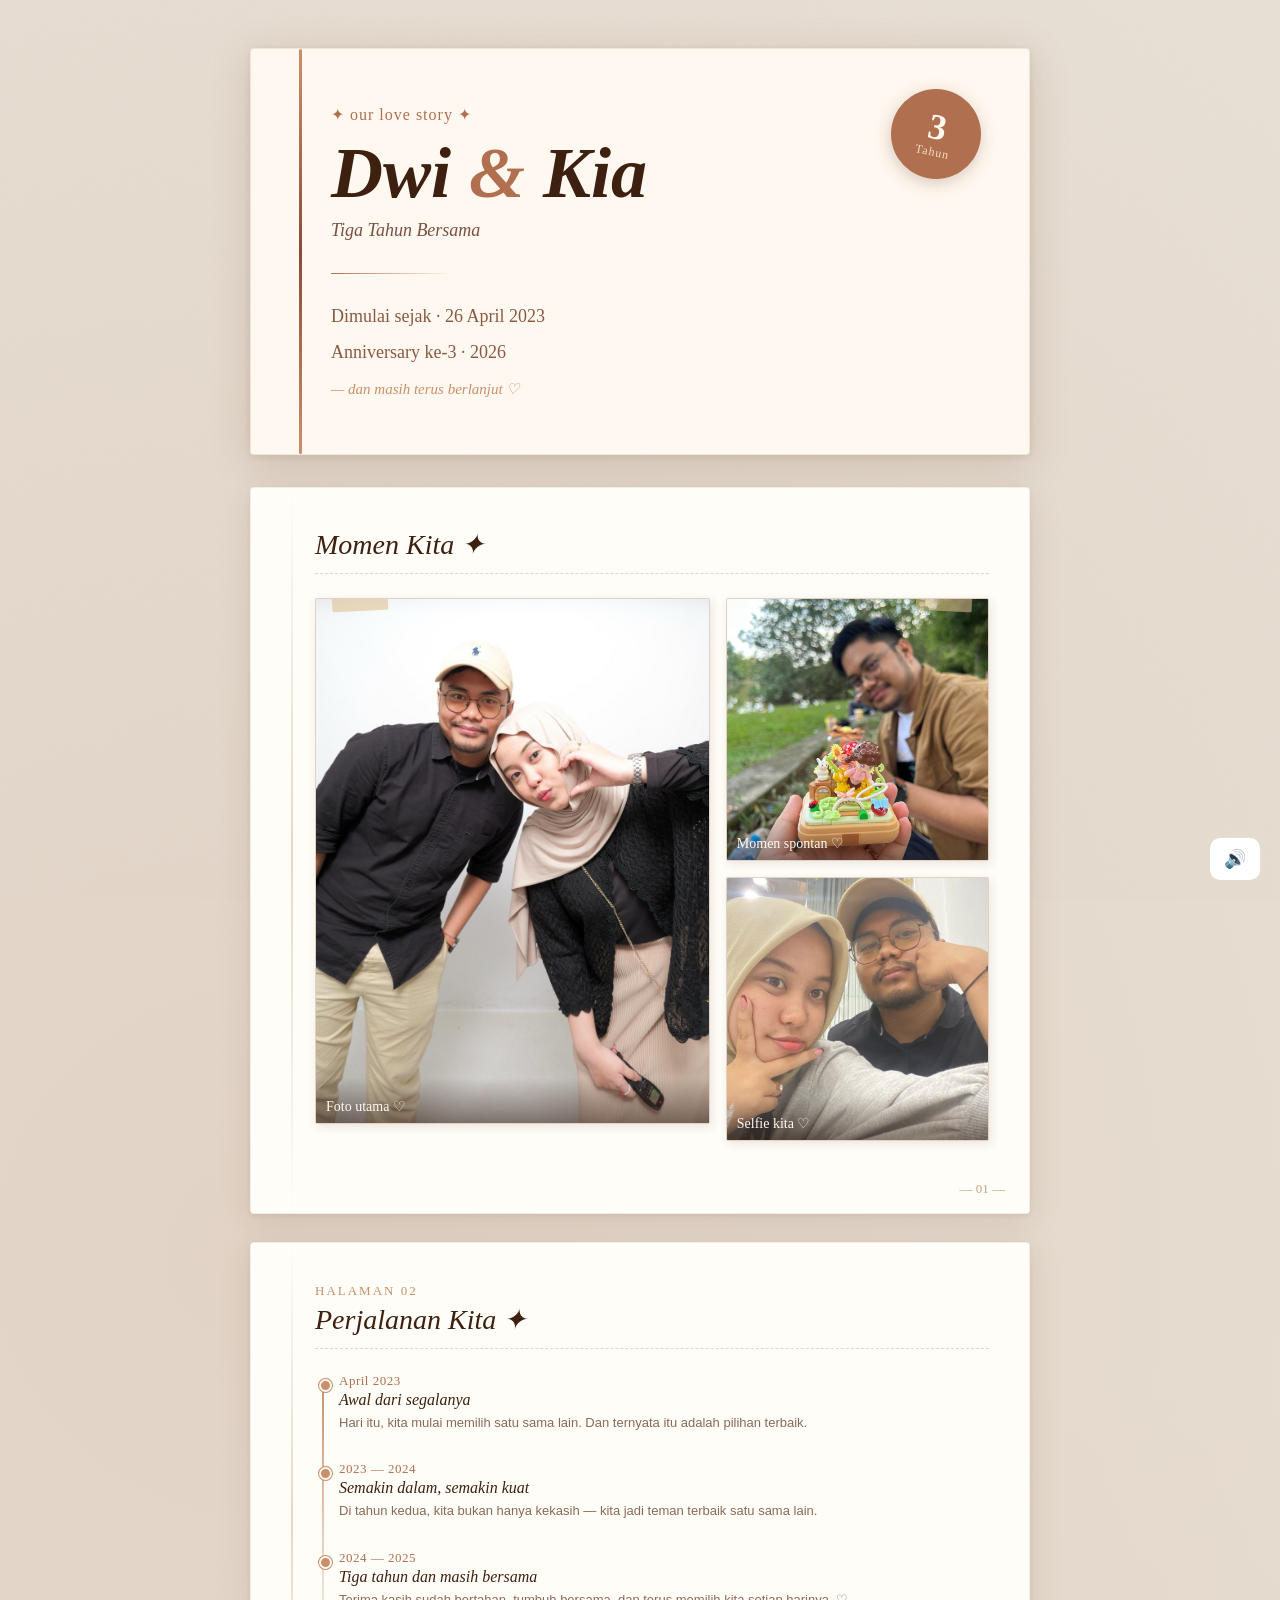
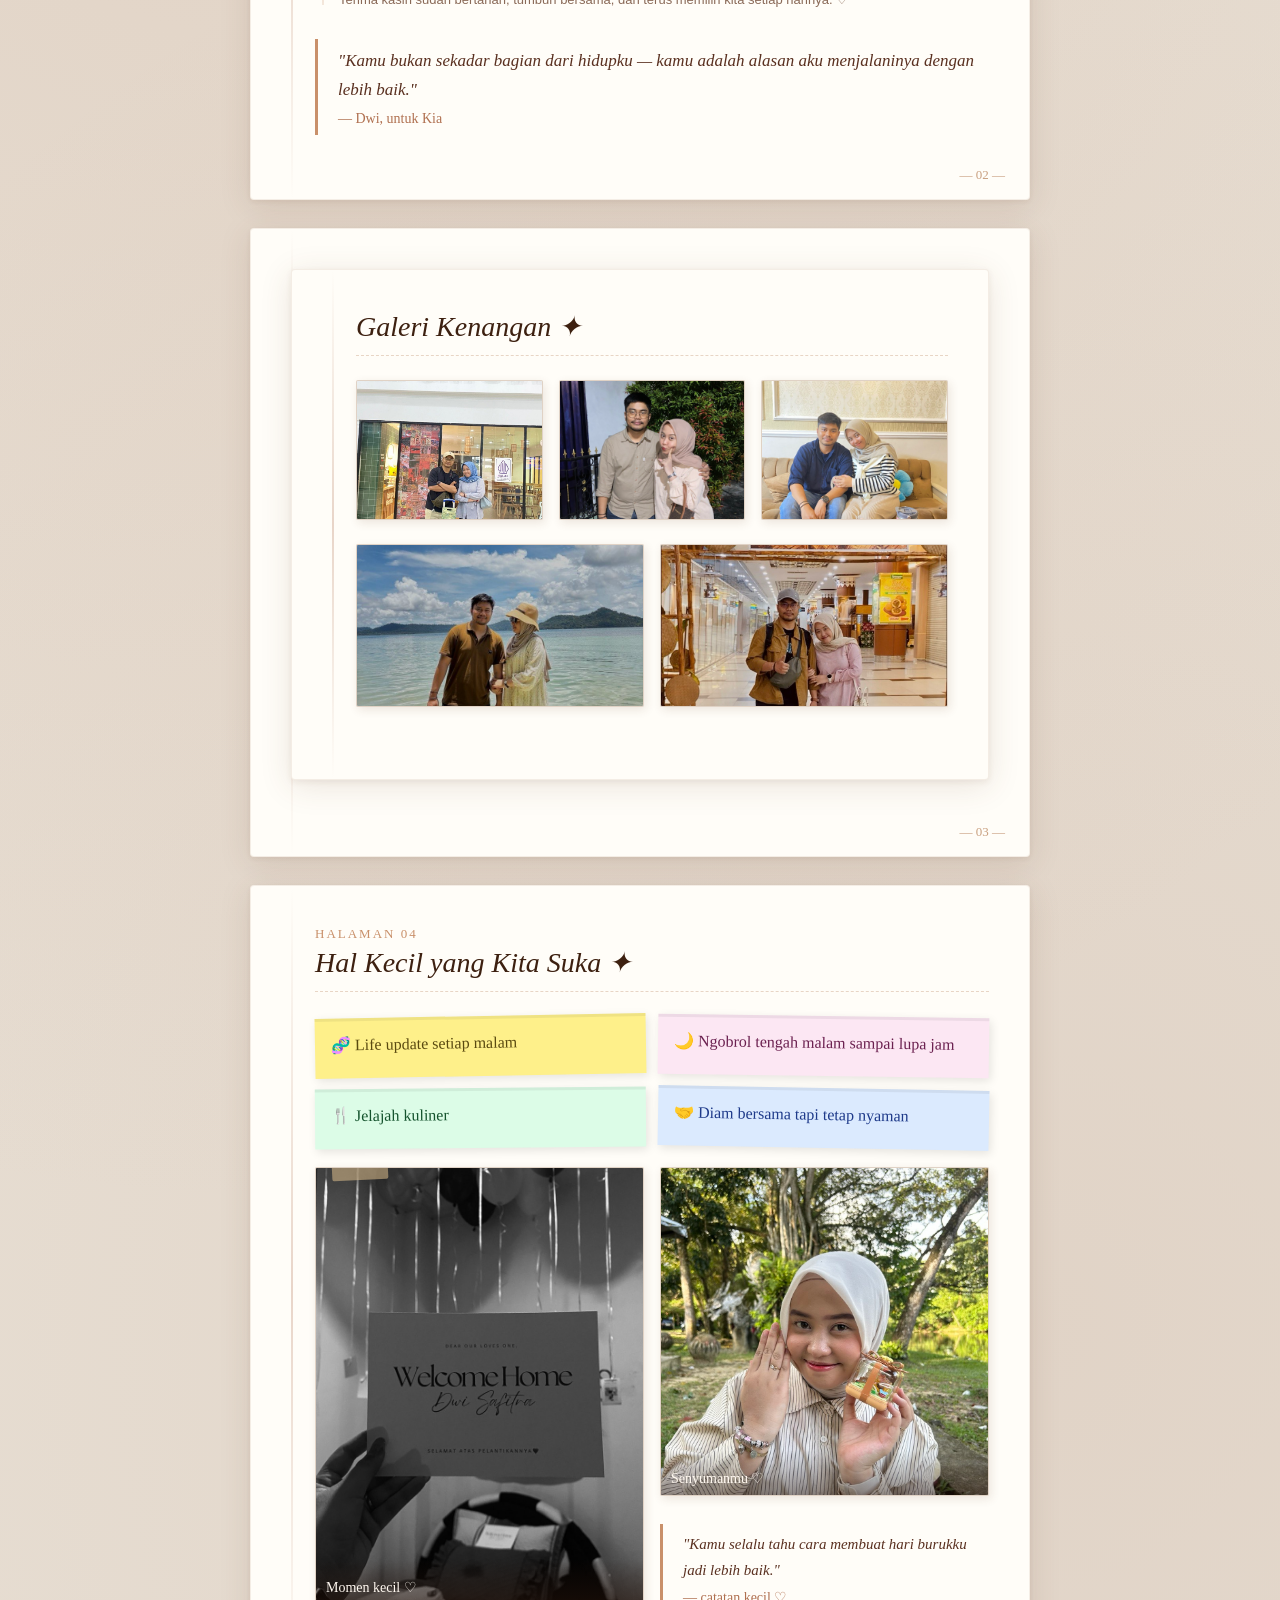
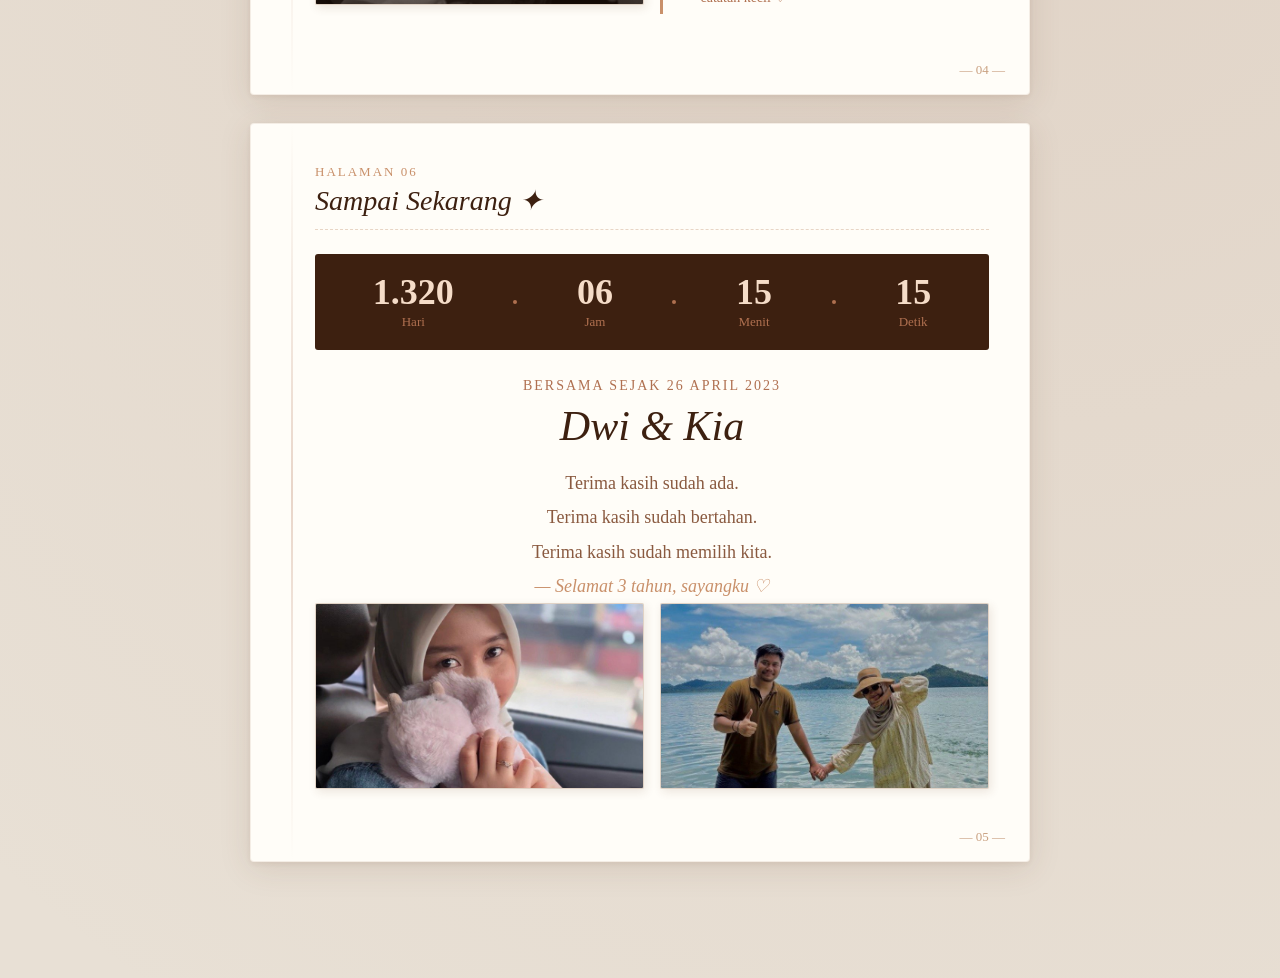
==== commit 087fd9df: "Add files via upload" ====
--- a/index.html
+++ b/index.html
@@ -177,53 +177,9 @@
   <div class="page-num">— 04 —</div>
 </div>
 
-  <!-- ══ HALAMAN 05 — Lagu Kita ══ -->
-  <div class="music-page">
-    <div class="music-inner">
-      <div class="music-section-num">Halaman 05</div>
-      <div class="music-section-title">Lagu Kita ✦</div>
-
-      <div class="vinyl-row">
-        <div class="vinyl-wrap">
-          <div class="vinyl" id="vinyl">
-            <div class="vinyl-label">
-              <div class="vinyl-label-title">Ordinary<br>Alex Warren</div>
-            </div>
-          </div>
-        </div>
-        <div class="song-info">
-          <div class="song-name">Ordinary</div>
-          <div class="song-artist">Alex Warren · 2025</div>
-          <div class="song-desc">Lagu yang bilang hal paling biasa bersamamu pun terasa luar biasa — persis seperti
-            kita.</div>
-        </div>
-      </div>
-
-      <div class="embed-toggle">
-        <button class="embed-btn active" onclick="showEmbed('youtube', this)">▶ YouTube</button>
-        <button class="embed-btn" onclick="showEmbed('spotify', this)">♫ Spotify</button>
-      </div>
-
-      <div class="embed-container show" id="embed-youtube">
-        <iframe src="https://www.youtube.com/embed/u2ah9tWTkmk" height="200"
-          allow="accelerometer; autoplay; clipboard-write; encrypted-media; gyroscope; picture-in-picture"
-          allowfullscreen></iframe>
-      </div>
-
-      <div class="embed-container" id="embed-spotify">
-        <iframe src="https://open.spotify.com/embed/track/6qqrTXSdwiJaq8SO0X2lSe?utm_source=generator&theme=0"
-          height="152" allow="autoplay; clipboard-write; encrypted-media; fullscreen; picture-in-picture"
-          loading="lazy"></iframe>
-      </div>
-
-      <div class="note-dark" style="margin-top:20px;">
-        🎵 &nbsp;Pilih YouTube atau Spotify untuk memutar lagunya langsung di sini ♡
-      </div>
-    </div>
-    <div class="page-num" style="color:#8a6a58;">— 05 —</div>
-  </div>
-
-  <!-- ══ HALAMAN 06 — Counter + Penutup ══ -->
+  
+
+  <!-- ══ HALAMAN 05 — Counter + Penutup ══ -->
   <div class="page">
     <div class="page-inner">
       <div class="section-num">Halaman 06</div>
@@ -278,7 +234,7 @@
         </div>
       </div>
     </div>
-    <div class="page-num">— 06 —</div>
+    <div class="page-num">— 05 —</div>
   </div>
 
   </div>
